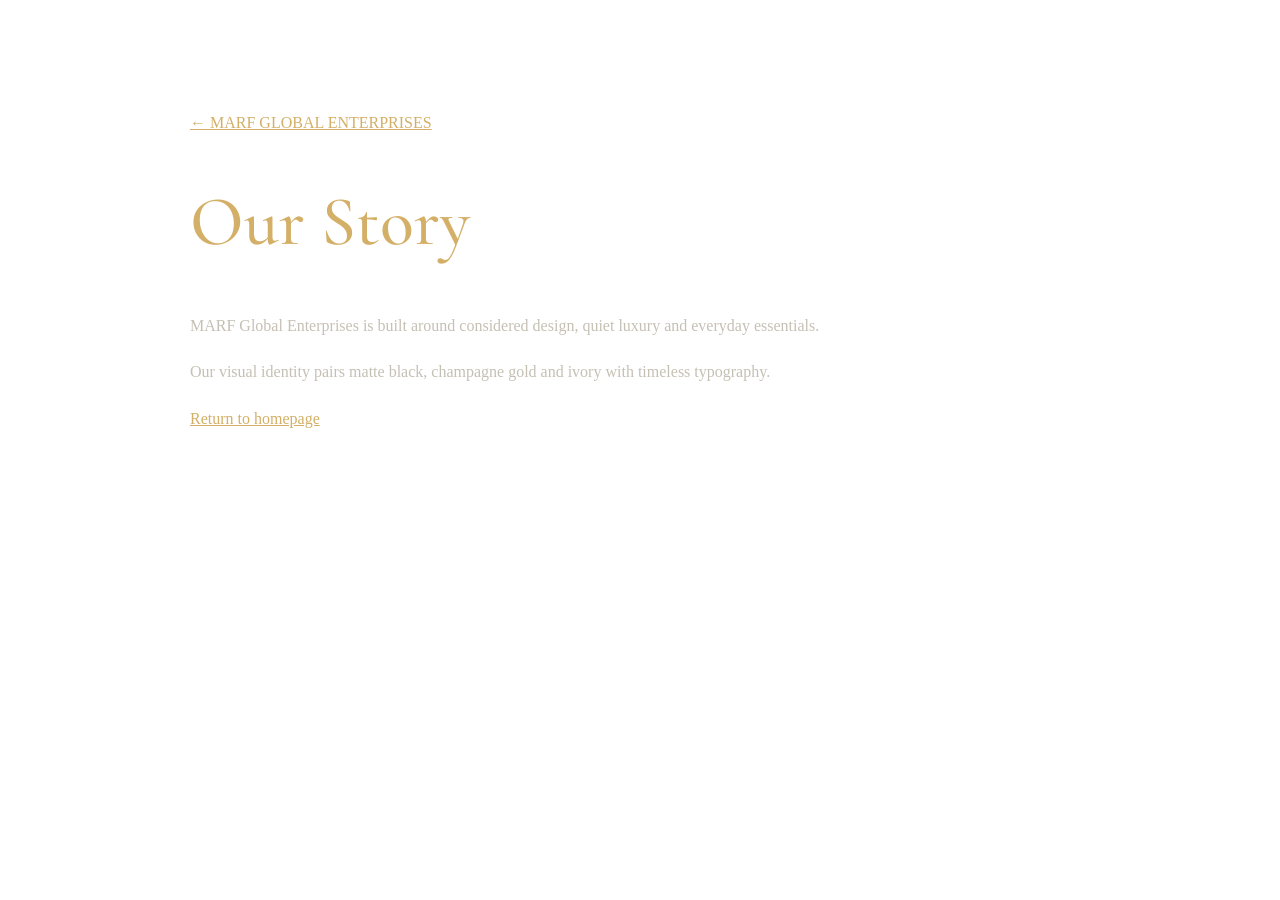
==== about.html @ aabce342 "Add Our Story page" ====
<!doctype html><html lang="en"><head><meta charset="utf-8"><meta name="viewport" content="width=device-width,initial-scale=1"><title>Our Story | MARF Global Enterprises</title><link rel="preconnect" href="https://fonts.googleapis.com"><link href="https://fonts.googleapis.com/css2?family=Cormorant+Garamond:wght@400;500;600&family=Manrope:wght@400;500;600&display=swap" rel="stylesheet"><link rel="stylesheet" href="https://raw.githubusercontent.com/Mureedabbas1/Marf_Global_enterprise/main/styles.css"><link rel="stylesheet" href="https://raw.githubusercontent.com/Mureedabbas1/Marf_Global_enterprise/main/luxury.css"><style>main{max-width:900px;margin:90px auto;padding:24px;color:#f2eee5}h1{font:500 clamp(40px,7vw,70px) 'Cormorant Garamond',serif;color:#d4af67}p{line-height:1.9;color:#c6c0b4}a{color:#d4af67}</style></head><body><main><a href="index.html">← MARF GLOBAL ENTERPRISES</a><h1>Our Story</h1><p>MARF Global Enterprises is built around considered design, quiet luxury and everyday essentials.</p><p>Our visual identity pairs matte black, champagne gold and ivory with timeless typography.</p><p><a href="index.html">Return to homepage</a></p></main></body></html>
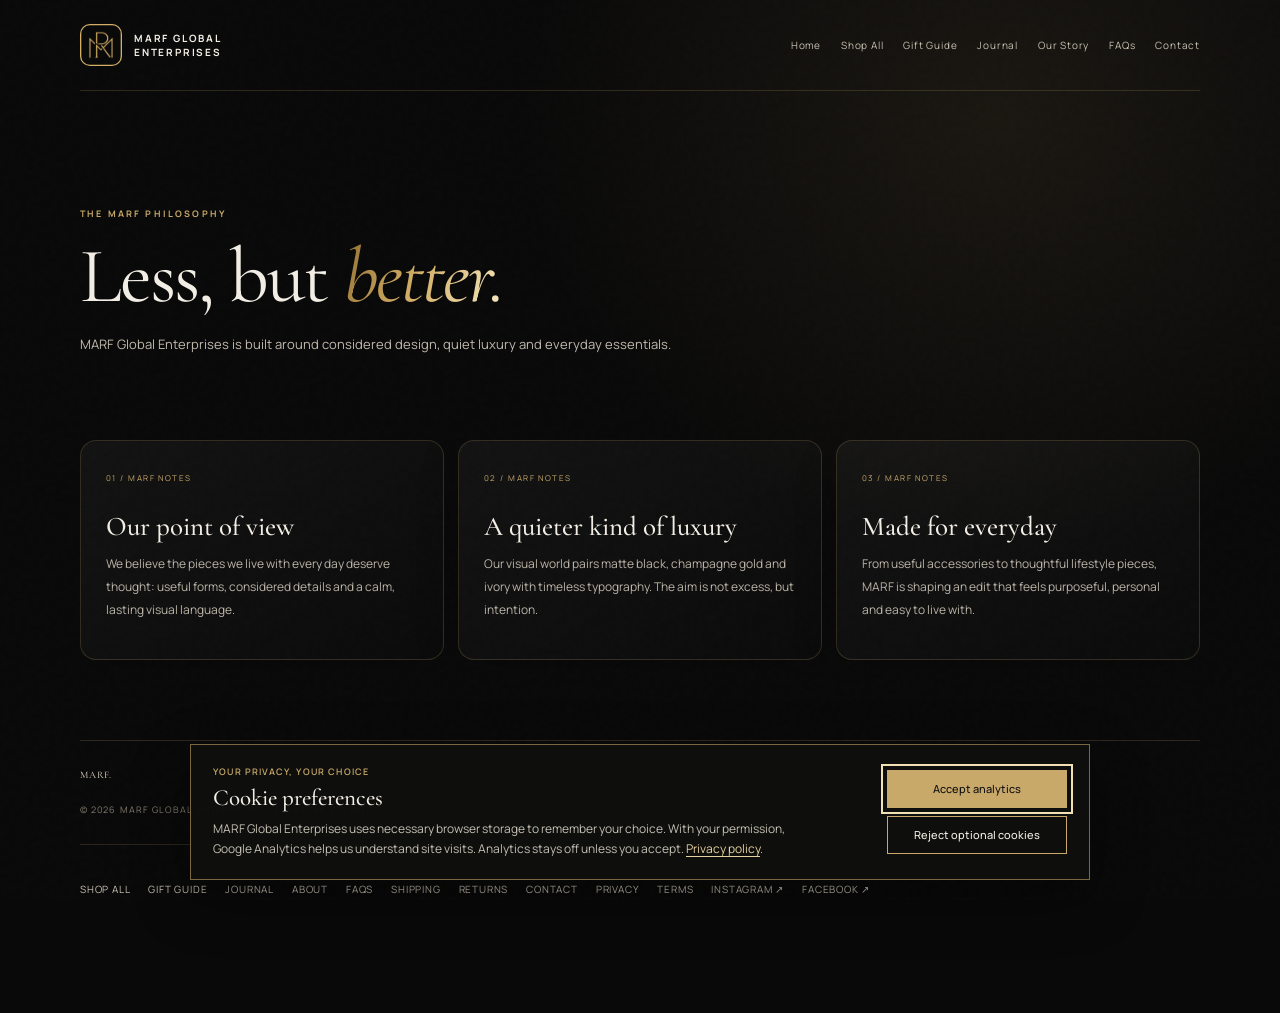
==== commit b4b8e16c: "Complete luxury theme for about.html" ====
--- a/about.html
+++ b/about.html
@@ -1 +1,38 @@
-<!doctype html><html lang="en"><head><meta charset="utf-8"><meta name="viewport" content="width=device-width,initial-scale=1"><title>Our Story | MARF Global Enterprises</title><link rel="preconnect" href="https://fonts.googleapis.com"><link href="https://fonts.googleapis.com/css2?family=Cormorant+Garamond:wght@400;500;600&family=Manrope:wght@400;500;600&display=swap" rel="stylesheet"><link rel="stylesheet" href="https://raw.githubusercontent.com/Mureedabbas1/Marf_Global_enterprise/main/styles.css"><link rel="stylesheet" href="https://raw.githubusercontent.com/Mureedabbas1/Marf_Global_enterprise/main/luxury.css"><style>main{max-width:900px;margin:90px auto;padding:24px;color:#f2eee5}h1{font:500 clamp(40px,7vw,70px) 'Cormorant Garamond',serif;color:#d4af67}p{line-height:1.9;color:#c6c0b4}a{color:#d4af67}</style></head><body><main><a href="index.html">← MARF GLOBAL ENTERPRISES</a><h1>Our Story</h1><p>MARF Global Enterprises is built around considered design, quiet luxury and everyday essentials.</p><p>Our visual identity pairs matte black, champagne gold and ivory with timeless typography.</p><p><a href="index.html">Return to homepage</a></p></main></body></html>+<!doctype html>
+<html lang="en"><head><meta charset="utf-8"><meta name="viewport" content="width=device-width,initial-scale=1"><meta name="theme-color" content="#090909"><meta name="description" content="MARF Global Enterprises is built around considered design, quiet luxury and everyday essentials."><title>Our Story | MARF Global Enterprises</title>
+<link rel="preconnect" href="https://fonts.googleapis.com"><link rel="preconnect" href="https://fonts.gstatic.com" crossorigin><link href="https://fonts.googleapis.com/css2?family=Cormorant+Garamond:ital,wght@0,300;0,400;0,500;0,600;1,300;1,400;1,500&family=Manrope:wght@300;400;500;600;700&display=swap" rel="stylesheet">
+<link rel="stylesheet" href="styles.css?v=20261105-global-theme"><link rel="stylesheet" href="luxury.css?v=20261105-global-theme"><link rel="stylesheet" href="cookie-consent.css?v=20261105-global-theme"><link rel="icon" type="image/svg+xml" href="favicon.svg"><script src="cookie-consent.js?v=20261105-global-theme" defer></script>
+<style>
+:root{--page-gold:#c9a96a;--page-ivory:#f2eee5;--page-muted:#aaa397;--page-line:rgba(201,169,106,.2)}
+body{min-height:100vh;background:radial-gradient(ellipse at 78% 12%,rgba(201,169,106,.09),transparent 34%),#090909;color:var(--page-ivory);font-family:Manrope,Arial,sans-serif}
+.page-shell{width:min(1120px,calc(100% - 48px));margin:0 auto;padding:0 0 70px}
+.page-top{display:flex;align-items:center;justify-content:space-between;gap:20px;padding:24px 0;border-bottom:1px solid var(--page-line)}
+.page-brand{display:flex;align-items:center;gap:12px;color:var(--page-ivory);text-decoration:none;font-size:10px;font-weight:700;letter-spacing:.18em}
+.page-brand img{width:42px;height:42px;object-fit:contain}
+.page-nav{display:flex;flex-wrap:wrap;justify-content:flex-end;gap:8px 20px}
+.page-nav a,.page-footer a{color:#c9c1b2;text-decoration:none;font-size:10px;letter-spacing:.08em;transition:color .2s}
+.page-nav a:hover,.page-footer a:hover{color:#e6d3a2}
+.page-hero{padding:clamp(58px,10vw,116px) 0 48px;max-width:850px}
+.page-eyebrow{color:var(--page-gold);font-size:9px;font-weight:700;letter-spacing:.24em;text-transform:uppercase}
+.page-hero h1{margin:18px 0 18px;font:400 clamp(42px,7vw,78px)/.98 "Cormorant Garamond",Georgia,serif;letter-spacing:-.025em}
+.page-hero h1 em{color:#d9bc80;font-weight:400}
+.page-intro{max-width:620px;color:#c1baae;font-size:13px;line-height:1.9}
+.editorial-grid{display:grid;grid-template-columns:repeat(3,minmax(0,1fr));gap:14px;margin:22px 0}
+.editorial-card{min-height:210px;padding:25px;border:1px solid var(--page-line);border-radius:16px;background:linear-gradient(145deg,rgba(255,255,255,.045),rgba(255,255,255,.012));box-shadow:0 18px 45px rgba(0,0,0,.16)}
+.card-index{color:var(--page-gold);font-size:8px;letter-spacing:.18em}
+.editorial-card h2{margin:28px 0 12px;font:500 27px/1.05 "Cormorant Garamond",Georgia,serif}
+.editorial-card p,.faq-item p{color:#bcb5a9;font-size:12px;line-height:1.9}
+.faq-list{max-width:850px;margin:24px 0}
+.faq-item{margin:10px 0;border:1px solid var(--page-line);border-radius:12px;background:rgba(255,255,255,.025);overflow:hidden}
+.faq-item summary{padding:20px 22px;cursor:pointer;color:#f2eee5;font:500 21px "Cormorant Garamond",Georgia,serif;list-style:none}
+.faq-item summary::-webkit-details-marker{display:none}.faq-item summary:after{content:"+";float:right;color:var(--page-gold);font:400 20px Manrope}
+.faq-item[open] summary:after{content:"−"}.faq-item p{padding:0 22px 18px;margin:0}
+.page-cta{padding:32px 0 12px}.gold-button{display:inline-flex;align-items:center;gap:18px;padding:14px 20px;border-radius:999px;background:linear-gradient(115deg,#c9a96a,#f0d99f,#c9a96a);color:#100e09;text-decoration:none;font-size:10px;font-weight:800;letter-spacing:.08em;text-transform:uppercase;box-shadow:0 8px 26px rgba(201,169,106,.17)}
+.page-footer{margin-top:80px;padding:28px 0;border-top:1px solid var(--page-line);display:flex;align-items:center;justify-content:space-between;gap:22px;flex-wrap:wrap}
+.footer-brand{color:#e9dfcd;font:500 25px "Cormorant Garamond",Georgia,serif}.footer-links{display:flex;flex-wrap:wrap;gap:12px 18px}
+.footer-note{width:100%;color:#817b70;font-size:9px;letter-spacing:.12em}
+@media(max-width:760px){.page-shell{width:min(100% - 30px,600px)}.page-top{align-items:flex-start;flex-direction:column}.page-nav{justify-content:flex-start;gap:12px 16px}.editorial-grid{grid-template-columns:1fr}.editorial-card{min-height:0}.editorial-card h2{margin-top:18px}.page-footer{margin-top:52px}}
+@media(prefers-reduced-motion:reduce){*{scroll-behavior:auto!important;transition:none!important}}
+</style></head><body><div class="page-shell"><header class="page-top"><a class="page-brand" href="index.html"><img src="favicon.svg" alt=""><span>MARF GLOBAL<br>ENTERPRISES</span></a><nav class="page-nav" aria-label="Main navigation"><a href="index.html">Home</a><a href="products.html">Shop All</a><a href="gift-guide.html">Gift Guide</a><a href="blog.html">Journal</a><a href="about.html">Our Story</a><a href="faq.html">FAQs</a><a href="contact.html">Contact</a></nav></header>
+<main><section class="page-hero"><p class="page-eyebrow">THE MARF PHILOSOPHY</p><h1>Less, but <em>better.</em></h1><p class="page-intro">MARF Global Enterprises is built around considered design, quiet luxury and everyday essentials.</p></section><div class="editorial-grid"><article class="editorial-card"><span class="card-index">01 / MARF NOTES</span><h2>Our point of view</h2><p>We believe the pieces we live with every day deserve thought: useful forms, considered details and a calm, lasting visual language.</p></article><article class="editorial-card"><span class="card-index">02 / MARF NOTES</span><h2>A quieter kind of luxury</h2><p>Our visual world pairs matte black, champagne gold and ivory with timeless typography. The aim is not excess, but intention.</p></article><article class="editorial-card"><span class="card-index">03 / MARF NOTES</span><h2>Made for everyday</h2><p>From useful accessories to thoughtful lifestyle pieces, MARF is shaping an edit that feels purposeful, personal and easy to live with.</p></article></div></main>
+<footer class="page-footer"><a class="footer-brand" href="index.html">MARF.</a><div class="footer-links"><a href="products.html">Shop All</a><a href="gift-guide.html">Gift Guide</a><a href="blog.html">Journal</a><a href="about.html">About</a><a href="faq.html">FAQs</a><a href="shipping.html">Shipping</a><a href="returns.html">Returns</a><a href="contact.html">Contact</a><a href="privacy-policy.html">Privacy</a><a href="terms.html">Terms</a><a href="https://www.instagram.com/marfglobal/" target="_blank" rel="noopener noreferrer">Instagram ↗</a><a href="https://www.facebook.com/marfglobal" target="_blank" rel="noopener noreferrer">Facebook ↗</a></div><div class="footer-note">© 2026 MARF GLOBAL ENTERPRISES · EVERYDAY, ELEVATED.</div></footer></div></body></html>
--- a/styles.css
+++ b/styles.css
@@ -0,0 +1,558 @@
+:root{--ink:#090909;--ink-soft:#11110f;--panel:#171714;--gold:#c9a96a;--gold-light:#e6d3a2;--ivory:#f2eee5;--muted:#9a978f;--line:rgba(220,202,160,.19);--serif:"Cormorant Garamond",Georgia,serif;--sans:"Manrope",Arial,sans-serif;--ease:cubic-bezier(.2,.75,.25,1)}*{box-sizing:border-box}html{scroll-behavior:smooth;scroll-padding-top:90px}body{margin:0;background:var(--ink);color:var(--ivory);font-family:var(--sans);font-size:14px;-webkit-font-smoothing:antialiased;overflow-x:hidden}body:after{content:"";position:fixed;inset:0;pointer-events:none;z-index:10;opacity:.035;background-image:url("data:image/svg+xml,%3Csvg viewBox='0 0 180 180' xmlns='http://www.w3.org/2000/svg'%3E%3Cfilter id='n'%3E%3CfeTurbulence type='fractalNoise' baseFrequency='.85' numOctaves='3' stitchTiles='stitch'/%3E%3C/filter%3E%3Crect width='100%25' height='100%25' filter='url(%23n)' opacity='.34'/%3E%3C/svg%3E")}a{color:inherit;text-decoration:none}button,input{font:inherit}button{color:inherit}.announcement{height:32px;padding:0 4.5%;display:flex;align-items:center;justify-content:space-between;background:#d3bc87;color:#17140e;font-size:9px;letter-spacing:.13em;font-weight:700}.announcement span:nth-child(2){font-weight:500;letter-spacing:.06em}.site-header{height:84px;padding:0 5%;display:flex;align-items:center;justify-content:space-between;border-bottom:1px solid var(--line);position:relative;z-index:20;background:rgba(9,9,9,.84);backdrop-filter:blur(20px)}.wordmark{font-family:var(--serif);font-weight:600;font-size:34px;letter-spacing:.09em;line-height:.7;display:flex;align-items:flex-start;position:relative}.wordmark>span{font:9px var(--sans);color:var(--gold);margin:0 0 0 3px}.wordmark small{font:8px var(--sans);letter-spacing:.33em;color:var(--gold);position:absolute;left:2px;top:28px}.main-nav{display:flex;gap:38px}.main-nav a,.footer-links a{font-size:11px;color:#c2bfb7;transition:color .25s}.main-nav a:hover,.footer-links a:hover{color:var(--gold-light)}.header-actions{display:flex;align-items:center;gap:24px}.icon-button,.cart-button,.menu-toggle{background:none;border:0;cursor:pointer}.icon-button{font-size:28px;line-height:1}.cart-button{font-size:11px;letter-spacing:.06em}.cart-button span{display:inline-grid;place-items:center;width:20px;height:20px;border:1px solid var(--gold);border-radius:50%;font-size:10px;margin-left:5px}.menu-toggle{display:none}.hero{min-height:660px;height:min(790px,calc(100svh - 116px));position:relative;display:grid;grid-template-columns:1fr 1fr;padding:55px 8.2% 72px;overflow:hidden;border-bottom:1px solid var(--line)}.hero-glow{position:absolute;width:580px;height:580px;right:5%;top:8%;background:radial-gradient(circle,rgba(179,142,75,.13),rgba(179,142,75,0) 68%);pointer-events:none;animation:breathe 8s ease-in-out infinite}.hero-grid{position:absolute;inset:0;opacity:.15;background-image:linear-gradient(rgba(201,169,106,.1) 1px,transparent 1px),linear-gradient(90deg,rgba(201,169,106,.1) 1px,transparent 1px);background-size:85px 85px;mask-image:linear-gradient(90deg,transparent,black 70%,transparent)}.hero-copy{align-self:center;position:relative;z-index:2;padding-bottom:35px}.eyebrow{font-size:9px;letter-spacing:.2em;color:var(--gold);font-weight:700;margin:0 0 25px;display:flex;align-items:center;gap:10px}.eyebrow-line{height:1px;width:28px;background:var(--gold)}h1,h2,h3,p{margin-top:0}h1,h2,h3{font-weight:400}h1{font-family:var(--serif);font-size:clamp(56px,6.3vw,93px);line-height:.9;letter-spacing:-.035em;margin:0 0 26px}h1 em,h2 em{font-weight:400;color:var(--gold-light)}.hero-description{max-width:365px;color:#aaa69d;font-size:12px;line-height:2.05;margin-bottom:30px}.hero-actions{display:flex;align-items:center;gap:28px;flex-wrap:wrap}.button{min-height:48px;padding:0 21px;display:inline-flex;align-items:center;justify-content:center;gap:23px;font-size:10px;letter-spacing:.04em;border:1px solid transparent;transition:transform .3s var(--ease),background .3s,border-color .3s;cursor:pointer}.button:hover{transform:translateY(-3px)}.button-gold{background:var(--gold);color:#17130b}.button-gold:hover{background:var(--gold-light)}.button-gold span{font-size:17px}.text-link{font-size:10px;color:#d4d0c6;display:inline-flex;align-items:center;gap:15px;border-bottom:1px solid rgba(201,169,106,.5);padding-bottom:8px}.text-link span{color:var(--gold);font-size:16px;transition:transform .25s}.text-link:hover span{transform:translateX(5px)}.hero-note{display:flex;align-items:center;gap:9px;color:#79766f;font-size:8px;letter-spacing:.13em;margin-top:65px}.note-dot{width:5px;height:5px;background:var(--gold);border-radius:50%;box-shadow:0 0 12px var(--gold)}.hero-art{position:relative;min-height:490px;display:flex;align-items:center;justify-content:center;perspective:1100px}.hero-image-wrap{position:relative;z-index:2;width:min(76%,390px);height:85%;max-height:570px;overflow:hidden;border-radius:190px 190px 5px 5px;border:1px solid rgba(222,195,137,.35);box-shadow:0 35px 100px rgba(0,0,0,.5);transform:rotateY(-7deg) rotateX(2deg);transition:transform 1s var(--ease)}.hero-art:hover .hero-image-wrap{transform:rotateY(0) rotateX(0) translateY(-6px)}.hero-image{width:100%;height:100%;object-fit:cover;filter:brightness(.77) saturate(.72);transition:transform 1.4s var(--ease),filter .8s}.hero-art:hover .hero-image{transform:scale(1.06);filter:brightness(.9) saturate(.85)}.orbit{position:absolute;z-index:1;border:1px solid rgba(201,169,106,.24);border-radius:50%;width:440px;height:440px;transform:rotate(-25deg) scaleY(.54)}.orbit-one{animation:orbit 24s linear infinite}.orbit-two{width:510px;height:510px;transform:rotate(40deg) scaleY(.54);border-style:dashed;opacity:.55;animation:orbit 40s linear infinite reverse}.floating-label{position:absolute;z-index:3;display:flex;flex-direction:column;gap:7px;font-size:8px;letter-spacing:.14em;color:#d7d0bd}.floating-label span+span{font-size:7px;color:#8e897e}.label-top{top:13%;right:0}.label-bottom{bottom:11%;left:0}.label-mark{font:52px var(--serif)!important;color:var(--gold)!important;line-height:1}.vertical-type{position:absolute;right:-2%;top:40%;writing-mode:vertical-rl;letter-spacing:.25em;color:#6d685e;font-size:8px}.hero-bottom{position:absolute;bottom:25px;left:8.2%;right:8.2%;display:flex;align-items:center;gap:15px;color:#77736a;font-size:8px;letter-spacing:.17em}.hero-bottom span:last-child{margin-left:auto}.scroll-line{height:1px;width:65px;background:linear-gradient(90deg,var(--gold),transparent)}.ticker{overflow:hidden;border-bottom:1px solid var(--line);background:#10100e}.ticker-track{height:67px;min-width:max-content;display:flex;align-items:center;justify-content:space-around;gap:48px;animation:marquee 32s linear infinite}.ticker-track span{font:italic 21px var(--serif);letter-spacing:.08em;color:#d0c8b7}.ticker-track i{font-style:normal;color:var(--gold);font-size:14px}.section{padding:115px 8.2%}.section-heading{display:flex;align-items:end;justify-content:space-between;gap:30px;margin-bottom:48px}.section-heading .eyebrow{margin-bottom:16px}.section-heading h2,.manifesto-copy h2,.newsletter h2{font-family:var(--serif);font-size:clamp(40px,4.5vw,62px);line-height:.98;letter-spacing:-.025em;margin:0}.section-intro{max-width:300px;font-size:11px;line-height:1.9;color:#98948a;margin:0 0 4px}.collection-grid{display:grid;grid-template-columns:1.2fr 1fr 1fr;gap:14px}.collection-card{height:440px;position:relative;overflow:hidden;background:#171612;display:block;isolation:isolate}.collection-large{height:500px}.collection-card img{position:absolute;inset:0;width:100%;height:100%;object-fit:cover;filter:brightness(.72) saturate(.68);transition:transform 1.1s var(--ease),filter .6s}.collection-card:hover img{transform:scale(1.065);filter:brightness(.9) saturate(.83)}.collection-overlay{position:absolute;inset:0;background:linear-gradient(180deg,rgba(0,0,0,.14),transparent 35%,rgba(0,0,0,.78));z-index:1}.collection-meta{position:absolute;z-index:2;top:20px;left:20px;right:20px;display:flex;justify-content:space-between;align-items:center;font-size:8px;letter-spacing:.12em;color:#e4ddce}.round-arrow{width:31px;height:31px;display:grid;place-items:center;border:1px solid rgba(255,255,255,.45);border-radius:50%;transition:background .25s,color .25s}.collection-card:hover .round-arrow{background:var(--gold);color:#111;border-color:var(--gold)}.collection-title{position:absolute;z-index:2;bottom:25px;left:24px}.collection-title h3{font:clamp(31px,3vw,43px)/.9 var(--serif);margin:0 0 16px}.collection-title>span{font-size:8px;letter-spacing:.15em;color:var(--gold-light)}.featured-section{padding:105px 8.2% 115px;background:#10100e;border-top:1px solid var(--line);border-bottom:1px solid var(--line)}.filter-row{display:flex;gap:25px;align-items:center;border-bottom:1px solid var(--line);margin-bottom:27px;overflow-x:auto}.filter{background:none;border:0;border-bottom:1px solid transparent;padding:0 0 14px;color:#89857b;white-space:nowrap;font-size:10px;cursor:pointer}.filter.active{color:var(--gold-light);border-color:var(--gold)}.filter span{font-size:8px;color:var(--gold);margin-left:5px}.product-grid{display:grid;grid-template-columns:repeat(4,minmax(0,1fr));gap:16px}.product-card{min-width:0}.product-image{height:clamp(220px,27vw,360px);position:relative;overflow:hidden;background:#1b1a16}.product-image>img{width:100%;height:100%;object-fit:cover;filter:brightness(.83) saturate(.75);transition:transform .8s var(--ease),filter .5s}.product-card:hover .product-image>img{transform:scale(1.055);filter:brightness(.96) saturate(.9)}.product-tag{position:absolute;z-index:2;top:14px;left:14px;background:rgba(12,12,10,.7);border:1px solid rgba(201,169,106,.32);backdrop-filter:blur(10px);padding:7px 9px;font-size:7px;letter-spacing:.1em;color:#e5d4ac}.product-index{position:absolute;bottom:12px;right:13px;font:18px var(--serif);color:rgba(255,255,255,.7)}.quick-add{position:absolute;z-index:3;left:10px;right:10px;bottom:10px;height:40px;border:1px solid rgba(255,255,255,.32);background:rgba(9,9,9,.76);backdrop-filter:blur(15px);font-size:9px;letter-spacing:.08em;cursor:pointer;opacity:0;transform:translateY(8px);transition:all .3s}.product-card:hover .quick-add,.quick-add:focus{opacity:1;transform:translateY(0)}.product-info{padding:15px 1px;display:flex;justify-content:space-between;gap:10px}.product-info h3{font:21px var(--serif);margin:0 0 5px}.product-info p{font-size:9px;color:#88847b;margin:0}.price{font-size:9px;color:var(--gold-light);text-align:right;padding-top:5px;white-space:nowrap}.prototype-note{display:flex;justify-content:center;align-items:center;gap:10px;margin:32px 0 0;color:#89847a;font-size:8px;letter-spacing:.1em;text-align:center}.prototype-note span{color:var(--gold)}.manifesto{padding:100px 8.2%;display:grid;grid-template-columns:1.05fr .95fr;gap:10%;align-items:center}.manifesto-image{height:510px;position:relative;overflow:hidden}.manifesto-image img{width:100%;height:100%;object-fit:cover;filter:brightness(.75) saturate(.6)}.image-caption{position:absolute;bottom:0;left:0;right:0;padding:16px;background:linear-gradient(transparent,rgba(0,0,0,.8));display:flex;justify-content:space-between;font-size:8px;letter-spacing:.15em}.image-caption span{color:var(--gold-light)}.manifesto-copy{position:relative;padding:20px 0}.manifesto-copy h2{font-size:clamp(48px,5.4vw,74px);margin-bottom:25px}.manifesto-copy>p:not(.eyebrow){font-size:12px;line-height:2.1;color:#a19c91;max-width:390px;margin-bottom:30px}.manifesto-stamp{font:100px var(--serif);color:rgba(201,169,106,.13);position:absolute;bottom:-110px;right:8%;transform:rotate(-12deg)}.manifesto-stamp span{color:var(--gold)}.newsletter{border-top:1px solid var(--line);border-bottom:1px solid var(--line);padding:65px 8.2%;display:flex;align-items:center;justify-content:space-between;gap:30px;background:radial-gradient(ellipse at 15% 50%,rgba(201,169,106,.08),transparent 48%),#11110f}.newsletter .eyebrow{margin-bottom:13px}.newsletter h2{font-size:clamp(36px,4vw,52px);margin-bottom:12px}.newsletter-copy>p:last-child{font-size:11px;color:#9a958b;margin:0}.button-outline{border-color:rgba(201,169,106,.55);color:var(--gold-light);background:transparent;white-space:nowrap}.button-outline:hover{background:rgba(201,169,106,.1)}.site-footer{min-height:155px;padding:40px 8.2%;display:grid;grid-template-columns:1fr 1fr 1fr;align-items:center;gap:22px}.footer-mark{font-size:28px;width:max-content}.footer-mark small{top:24px}.site-footer>p{color:#88847a;font:italic 17px var(--serif);margin:0;text-align:center}.footer-links{display:flex;justify-content:flex-end;gap:22px}.footer-links a{font-size:9px}.copyright{grid-column:1/-1;text-align:center;color:#6f6b62;font-size:8px;letter-spacing:.13em;padding-top:18px;border-top:1px solid rgba(201,169,106,.12)}.cart-drawer{position:fixed;inset:0;z-index:100;visibility:hidden;transition:visibility .35s}.cart-drawer.open{visibility:visible}.drawer-backdrop{position:absolute;inset:0;background:rgba(0,0,0,.65);backdrop-filter:blur(3px);opacity:0;transition:opacity .35s}.cart-drawer.open .drawer-backdrop{opacity:1}.drawer-panel{position:absolute;right:0;top:0;height:100%;width:min(440px,100%);background:#11110f;border-left:1px solid var(--line);padding:26px;display:flex;flex-direction:column;transform:translateX(100%);transition:transform .4s var(--ease)}.cart-drawer.open .drawer-panel{transform:translateX(0)}.drawer-heading{display:flex;align-items:center;justify-content:space-between;border-bottom:1px solid var(--line);padding-bottom:20px}.drawer-heading h2{font:32px var(--serif);margin:0}.drawer-heading em{font-size:18px;color:var(--gold)}.drawer-heading button,#search-close{border:0;background:none;font-size:27px;cursor:pointer}.cart-items{flex:1;overflow:auto;padding:22px 0}.empty-cart{color:#928d82;font-size:12px;line-height:1.8}.cart-item{display:flex;justify-content:space-between;gap:20px;padding:14px 0;border-bottom:1px solid var(--line);font:20px var(--serif)}.cart-item button{background:none;border:0;color:var(--gold);cursor:pointer;font:10px var(--sans)}.drawer-footer{border-top:1px solid var(--line);padding-top:20px}.drawer-footer p{font-size:10px;color:#9b968b;line-height:1.8}.drawer-footer .button{width:100%}.button:disabled{opacity:.5;cursor:not-allowed;transform:none}.search-panel{position:fixed;z-index:90;top:0;left:0;right:0;background:rgba(12,12,10,.97);padding:35px 8%;border-bottom:1px solid var(--line);transform:translateY(-110%);transition:transform .35s var(--ease)}.search-panel.open{transform:translateY(0)}.search-panel form{display:flex;gap:15px;align-items:center}.search-panel input{flex:1;background:transparent;border:0;border-bottom:1px solid var(--line);padding:15px 0;color:var(--ivory);outline:none;font:25px var(--serif)}.search-panel form>button[type=submit]{background:var(--gold);color:#111;border:0;padding:14px 20px;cursor:pointer}.toast{position:fixed;z-index:120;bottom:25px;left:50%;transform:translate(-50%,20px);background:#e0cfaa;color:#16130d;padding:13px 20px;font-size:10px;letter-spacing:.04em;opacity:0;pointer-events:none;transition:all .3s}.toast.show{opacity:1;transform:translate(-50%,0)}.reveal{opacity:0;transform:translateY(24px);transition:opacity .8s var(--ease),transform .8s var(--ease)}.reveal.visible{opacity:1;transform:translateY(0)}@keyframes breathe{0%,100%{transform:scale(.92);opacity:.65}50%{transform:scale(1.08);opacity:1}}@keyframes orbit{to{rotate:360deg}}@keyframes marquee{to{transform:translateX(-25%)}}@media(min-width:1500px){.hero{padding-left:12%;padding-right:12%}.section,.featured-section,.manifesto,.newsletter{padding-left:12%;padding-right:12%}}@media(max-width:900px){.main-nav{gap:18px}.hero{padding-left:6%;padding-right:6%;grid-template-columns:1fr 1fr;min-height:600px}.hero-art{min-height:430px}.hero-image-wrap{width:80%;height:78%}.orbit{width:340px;height:340px}.orbit-two{width:390px;height:390px}.floating-label{font-size:7px}.section,.featured-section,.manifesto,.newsletter{padding-left:6%;padding-right:6%}.collection-card,.collection-large{height:390px}.collection-title{left:17px;bottom:20px}.collection-meta{left:15px;right:15px}.product-grid{grid-template-columns:repeat(2,minmax(0,1fr));gap:24px 14px}.product-image{height:clamp(270px,45vw,410px)}.quick-add{opacity:1;transform:none}.manifesto{gap:6%}.manifesto-image{height:430px}}@media(max-width:620px){.announcement{height:29px;padding:0 4%;font-size:7px}.announcement span:nth-child(2){display:none}.announcement span:last-child{margin-left:auto}.site-header{height:72px;padding:0 5%}.wordmark{font-size:29px}.wordmark small{top:24px;font-size:7px}.main-nav{display:none;position:absolute;top:71px;left:0;right:0;padding:25px;background:#10100e;border-bottom:1px solid var(--line);flex-direction:column;gap:20px}.main-nav.open{display:flex}.header-actions{gap:15px}.icon-button{font-size:24px}.cart-button{font-size:10px}.menu-toggle{display:block;font-size:19px}.hero{height:auto;min-height:0;grid-template-columns:1fr;padding:66px 6% 60px}.hero-copy{padding:0}.hero h1{font-size:clamp(58px,15vw,82px)}.hero-description{max-width:330px;font-size:11px}.hero-note{margin-top:35px;font-size:7px}.hero-art{min-height:420px;margin-top:20px}.hero-image-wrap{width:69%;height:350px;max-height:none}.orbit{width:330px;height:330px}.orbit-two{width:380px;height:380px}.floating-label.label-top{right:2%;top:10%}.floating-label.label-bottom{left:1%;bottom:7%}.vertical-type{right:0}.hero-bottom{left:6%;right:6%;bottom:20px}.ticker-track{height:55px;gap:25px}.ticker-track span{font-size:17px}.section,.featured-section{padding:75px 6%}.section-heading{align-items:flex-start;flex-direction:column;gap:17px;margin-bottom:30px}.section-heading h2{font-size:47px}.section-intro{max-width:340px}.collection-grid{grid-template-columns:1fr 1fr;gap:9px}.collection-card,.collection-large{height:310px}.collection-large{grid-column:1/-1;height:390px}.collection-title h3{font-size:33px}.collection-title>span{font-size:7px}.collection-meta{font-size:7px}.round-arrow{width:27px;height:27px}.filter-row{gap:20px}.product-grid{gap:22px 10px}.product-image{height:clamp(200px,61vw,340px)}.product-tag{top:8px;left:8px;padding:6px;font-size:6px}.product-info{flex-direction:column;gap:5px;padding:11px 0}.product-info h3{font-size:20px}.price{text-align:left;padding:0}.product-info p{font-size:8px}.quick-add{left:6px;right:6px;bottom:6px;height:35px;font-size:8px}.prototype-note{font-size:7px;line-height:1.8}.manifesto{padding:75px 6%;grid-template-columns:1fr;gap:40px}.manifesto-image{height:390px}.manifesto-copy h2{font-size:62px}.manifesto-stamp{bottom:-60px;font-size:80px}.newsletter{padding:52px 6%;align-items:flex-start;flex-direction:column}.newsletter h2{font-size:44px}.site-footer{padding:35px 6%;grid-template-columns:1fr 1fr;gap:30px 10px}.site-footer>p{display:none}.footer-links{grid-column:1/-1;justify-content:flex-start;flex-wrap:wrap}.copyright{font-size:7px;line-height:1.8}.search-panel{padding:22px 5%}.search-panel input{font-size:19px;min-width:0}.search-panel form>button[type=submit]{padding:12px;font-size:10px}.drawer-panel{padding:22px}.reveal{transform:translateY(16px)}}@media(prefers-reduced-motion:reduce){*,*::before,*::after{scroll-behavior:auto!important;animation-duration:.01ms!important;animation-iteration-count:1!important;transition-duration:.01ms!important}.reveal{opacity:1;transform:none}}
+/* MARF live Pakistan date and time */
+.marf-timebar{position:relative;z-index:5;display:flex;align-items:center;justify-content:flex-end;gap:13px;min-height:48px;padding:9px 5%;background:linear-gradient(100deg,rgba(201,169,106,.075),rgba(17,17,15,.96) 45%);border-bottom:1px solid var(--line);font-variant-numeric:tabular-nums}
+.marf-timebar-label{display:flex;align-items:center;gap:8px;margin-right:auto;color:var(--gold);font-size:8px;letter-spacing:.15em;font-weight:700}
+.marf-clock-dot{width:6px;height:6px;border-radius:50%;background:var(--gold-light);box-shadow:0 0 10px rgba(230,211,162,.6)}
+.marf-live-clock{font:500 19px var(--serif);letter-spacing:.06em;color:var(--ivory);white-space:nowrap}
+.marf-live-date{font-size:10px;color:#c6c0b2;white-space:nowrap}
+.marf-timezone{font-size:8px;letter-spacing:.1em;color:var(--gold-light);border-left:1px solid var(--line);padding-left:12px;white-space:nowrap}
+@media(max-width:620px){.marf-timebar{gap:8px;min-height:42px;padding:8px 5%}.marf-timebar-label{font-size:7px;letter-spacing:.08em;gap:5px}.marf-live-clock{font-size:17px}.marf-live-date{font-size:9px}.marf-timezone{font-size:7px;padding-left:8px}}
+@media(max-width:390px){.marf-timebar{flex-wrap:wrap;justify-content:space-between}.marf-timebar-label{width:100%;margin-bottom:1px}.marf-live-date{margin-left:auto}}
+
+/* Full MARF Global Enterprises category directory */
+.shop-categories-section{padding-top:88px;padding-bottom:88px;border-bottom:1px solid var(--line);background:radial-gradient(ellipse at 50% 0%,rgba(201,169,106,.055),transparent 55%),var(--ink)}
+.shop-category-grid{display:grid;grid-template-columns:repeat(4,minmax(0,1fr));gap:12px}
+.shop-category-card{position:relative;min-height:155px;padding:18px 17px 16px;display:flex;flex-direction:column;align-items:flex-start;gap:8px;background:linear-gradient(145deg,rgba(255,255,255,.045),rgba(255,255,255,.012));border:1px solid var(--line);transition:transform .3s var(--ease),border-color .3s,background .3s;overflow:hidden}
+.shop-category-card:hover,.shop-category-card:focus-visible{transform:translateY(-4px);border-color:rgba(201,169,106,.62);background:linear-gradient(145deg,rgba(201,169,106,.1),rgba(255,255,255,.02));outline:none}
+.shop-category-number{font-size:8px;letter-spacing:.15em;color:var(--gold)}
+.shop-category-icon{position:absolute;right:17px;top:13px;font:27px var(--serif);color:rgba(201,169,106,.8)}
+.shop-category-name{max-width:85%;margin-top:8px;font:21px/1.05 var(--serif);color:var(--ivory)}
+.shop-category-urdu{font-size:10px;color:#aaa397;line-height:1.6}
+.shop-category-arrow{position:absolute;right:15px;bottom:14px;font-size:13px;color:var(--gold);transition:transform .25s}
+.shop-category-card:hover .shop-category-arrow{transform:translate(2px,-2px)}
+@media(max-width:900px){.shop-category-grid{grid-template-columns:repeat(3,minmax(0,1fr))}.shop-category-card{min-height:145px}}
+@media(max-width:620px){.shop-categories-section{padding-top:65px;padding-bottom:65px}.shop-category-grid{grid-template-columns:repeat(2,minmax(0,1fr));gap:9px}.shop-category-card{padding:14px 12px;min-height:140px}.shop-category-name{font-size:19px}.shop-category-urdu{font-size:9px}.shop-category-icon{right:12px;top:10px;font-size:23px}}
+
+/* Clock icon beside live time */
+.marf-time-display{display:inline-flex;align-items:center;gap:8px;white-space:nowrap}
+.marf-clock-icon{display:block;width:19px;height:19px;flex:0 0 19px;fill:none;stroke:var(--gold);stroke-width:1.5;stroke-linecap:round;stroke-linejoin:round;filter:drop-shadow(0 0 4px rgba(201,169,106,.2))}
+@media(max-width:620px){.marf-time-display{gap:6px}.marf-clock-icon{width:17px;height:17px;flex-basis:17px}}
+
+/* Search suggestions for all MARF categories */
+.search-results{max-height:min(55vh,440px);overflow:auto;margin-top:15px;border-top:1px solid var(--line)}
+.search-results[hidden]{display:none}
+.search-results-heading{margin:15px 0 8px;color:var(--gold);font-size:8px;font-weight:700;letter-spacing:.18em}
+.search-result-item{position:relative;width:100%;display:flex;flex-direction:column;align-items:flex-start;gap:4px;padding:12px 42px 12px 12px;border:0;border-bottom:1px solid rgba(201,169,106,.12);background:transparent;text-align:left;cursor:pointer;color:var(--ivory)}
+.search-result-item:hover,.search-result-item:focus-visible{background:rgba(201,169,106,.09);outline:none}
+.search-result-item>span:first-child{font:20px var(--serif)}
+.search-result-item small{font:10px var(--sans);color:#aaa397}
+.search-result-arrow{position:absolute;right:14px;top:50%;transform:translateY(-50%);color:var(--gold)}
+.search-category-highlight{outline:1px solid var(--gold)!important;outline-offset:3px;box-shadow:0 0 28px rgba(201,169,106,.18)}
+
+.search-result-item[hidden]{display:none!important}
+
+
+/* Mobile usability refinement — MARF Global Enterprises */
+img,svg{max-width:100%}
+html,body{width:100%;max-width:100%;overflow-x:clip}
+button,a,input{touch-action:manipulation}
+button,a{ -webkit-tap-highlight-color:transparent }
+:focus-visible{outline:2px solid var(--gold-light);outline-offset:3px}
+.site-header{gap:12px}
+.main-nav a,.footer-links a{min-height:36px;display:inline-flex;align-items:center}
+.menu-toggle,.icon-button,.cart-button{min-height:44px;min-width:44px;display:inline-flex;align-items:center;justify-content:center}
+@media(max-width:620px){
+  .site-header{height:68px;padding-inline:16px;gap:8px}
+  .wordmark{font-size:27px;flex:0 0 auto}
+  .wordmark small{top:23px;letter-spacing:.25em}
+  .header-actions{gap:4px;flex:0 0 auto}
+  .icon-button{font-size:25px}
+  .cart-button{padding:0 4px;white-space:nowrap}
+  .menu-toggle{padding:0;width:44px}
+  .main-nav{top:67px;z-index:30;padding:12px 18px 18px;gap:0;box-shadow:0 18px 28px rgba(0,0,0,.32)}
+  .main-nav a{width:100%;min-height:48px;padding:12px 2px;border-bottom:1px solid var(--line);font-size:13px}
+  .marf-timebar{display:grid;grid-template-columns:minmax(0,1fr) auto;gap:6px 10px;padding:10px 16px}
+  .marf-timebar-label{grid-column:1/-1;width:auto;margin:0;font-size:8px}
+  .marf-time-display{grid-column:1;grid-row:2}
+  .marf-live-clock{font-size:19px}
+  .marf-live-date{grid-column:2;grid-row:2;margin:0;text-align:right;font-size:10px}
+  .marf-timezone{grid-column:1/-1;border:0;border-top:1px solid var(--line);padding:6px 0 0;font-size:8px}
+  .hero{padding:46px 20px 55px;gap:0}
+  .hero .eyebrow{font-size:8px;letter-spacing:.13em;line-height:1.6;margin-bottom:19px}
+  .hero h1{font-size:clamp(48px,12.8vw,72px);line-height:.94;overflow-wrap:normal}
+  .hero-description{font-size:13px;line-height:1.8;max-width:34ch}
+  .hero-actions{gap:14px}
+  .hero-actions .button{min-height:48px;padding-inline:15px;gap:10px}
+  .hero-note{line-height:1.8;max-width:32ch}
+  .hero-art{min-height:0;height:clamp(300px,92vw,410px);margin-top:24px}
+  .hero-image-wrap{height:86%;width:min(72%,300px)}
+  .orbit{width:min(82vw,320px);height:min(82vw,320px)}
+  .orbit-two{width:min(94vw,360px);height:min(94vw,360px)}
+  .floating-label{max-width:38%;line-height:1.6;overflow-wrap:anywhere}
+  .vertical-type{right:0;font-size:7px}
+  .hero-bottom{bottom:16px;font-size:7px;gap:9px}
+  .scroll-line{width:34px}
+  .section,.featured-section,.manifesto,.newsletter{padding-left:20px;padding-right:20px}
+  .shop-categories-section{padding-top:58px;padding-bottom:58px}
+  .section-heading h2{font-size:clamp(38px,10vw,47px)}
+  .section-intro{font-size:12px;line-height:1.8}
+  .shop-category-grid{grid-template-columns:repeat(2,minmax(0,1fr));gap:8px}
+  .shop-category-card{min-width:0;min-height:138px;padding:14px 11px 15px}
+  .shop-category-name{font-size:clamp(16px,4.4vw,20px);line-height:1.08;overflow-wrap:anywhere}
+  .shop-category-urdu{max-width:100%;font-size:10px}
+  .shop-category-icon{right:9px;top:9px;font-size:21px}
+  .shop-category-arrow{right:10px;bottom:10px}
+  .collection-grid{grid-template-columns:repeat(2,minmax(0,1fr));gap:8px}
+  .collection-card,.collection-large{min-width:0;height:clamp(230px,66vw,310px)}
+  .collection-large{grid-column:1/-1;height:clamp(285px,82vw,360px)}
+  .collection-title{left:13px;right:10px;bottom:15px}
+  .collection-title h3{font-size:clamp(24px,6.8vw,33px);line-height:1}
+  .collection-meta{left:10px;right:10px;top:10px}
+  .round-arrow{flex:0 0 27px}
+  .featured-section{padding-top:58px;padding-bottom:60px}
+  .filter-row{gap:18px;scrollbar-width:thin;padding-top:2px}
+  .filter{min-height:40px;padding-bottom:10px}
+  .product-grid{grid-template-columns:repeat(2,minmax(0,1fr));gap:20px 10px}
+  .product-image{height:auto;aspect-ratio:3/4}
+  .product-info{min-width:0}
+  .product-info h3{font-size:clamp(17px,4.8vw,21px);line-height:1.1;overflow-wrap:anywhere}
+  .product-info p{font-size:10px;line-height:1.5}
+  .price{font-size:10px;white-space:normal;line-height:1.5}
+  .quick-add{min-height:38px;opacity:1;transform:none}
+  .manifesto{gap:28px;padding-top:60px;padding-bottom:60px}
+  .manifesto-image{height:auto;aspect-ratio:4/5}
+  .manifesto-copy h2{font-size:clamp(44px,12vw,60px)}
+  .manifesto-copy>p:not(.eyebrow){font-size:13px;line-height:1.9}
+  .newsletter{gap:20px;padding-top:44px;padding-bottom:44px}
+  .newsletter h2{font-size:clamp(34px,9vw,44px);line-height:1}
+  .newsletter-copy>p:last-child{font-size:12px;line-height:1.8}
+  .button-outline{white-space:normal}
+  .site-footer{padding:30px 20px;grid-template-columns:1fr;gap:22px}
+  .site-footer>p{display:block;text-align:left;font-size:16px}
+  .footer-links{grid-column:auto;gap:8px 14px;justify-content:flex-start}
+  .footer-links a{font-size:11px;min-height:40px}
+  .copyright{font-size:8px;line-height:1.8}
+  .search-panel{max-height:90dvh;overflow-y:auto;padding:18px 16px}
+  .search-panel form{gap:8px;flex-wrap:wrap}
+  .search-panel input{flex:1 1 100%;width:100%;font-size:18px;padding:12px 0}
+  .search-panel form>button[type=submit]{min-height:44px}
+  #search-close{min-height:44px;min-width:44px}
+  .search-results{max-height:55dvh}
+  .drawer-panel{width:100%;padding:20px 18px}
+  .drawer-heading button{min-width:44px;min-height:44px}
+  .toast{width:calc(100% - 32px);max-width:420px;text-align:center;line-height:1.5;bottom:14px}
+}
+@media(max-width:390px){
+  .announcement{font-size:7px;letter-spacing:.08em}
+  .site-header{padding-inline:12px}
+  .wordmark{font-size:24px}
+  .wordmark small{font-size:6px;top:21px}
+  .header-actions{gap:1px}
+  .cart-button{font-size:9px;min-width:40px}
+  .icon-button{min-width:38px}
+  .menu-toggle{min-width:40px;width:40px}
+  .hero{padding-inline:16px}
+  .hero h1{font-size:clamp(43px,12vw,52px)}
+  .hero-actions{align-items:flex-start;flex-direction:column}
+  .hero-actions .button{width:100%;justify-content:space-between}
+  .hero-art{height:300px}
+  .floating-label{font-size:7px}
+  .section,.featured-section,.manifesto,.newsletter{padding-left:16px;padding-right:16px}
+  .shop-category-card{min-height:132px;padding-inline:10px}
+  .shop-category-name{font-size:16px}
+  .collection-card,.collection-large{height:235px}
+  .collection-large{height:285px}
+  .collection-title h3{font-size:25px}
+  .product-grid{gap:18px 8px}
+}
+@media(max-width:340px){
+  .wordmark{font-size:22px}
+  .cart-button{font-size:8px}
+  .shop-category-grid{grid-template-columns:1fr}
+  .shop-category-card{min-height:112px}
+  .collection-grid{grid-template-columns:1fr}
+  .collection-large{grid-column:auto}
+  .collection-card,.collection-large{height:300px}
+  .product-grid{grid-template-columns:1fr}
+  .hero h1{font-size:43px}
+}
+
+
+/* MARF editorial refresh — cleaner hierarchy, calmer luxury, stronger mobile layout */
+:root{--ink:#0b0b0a;--ink-soft:#121210;--panel:#181713;--gold:#c5a56a;--gold-light:#e9d9b5;--ivory:#f7f3eb;--muted:#aaa397;--line:rgba(220,202,160,.16)}
+::selection{background:var(--gold);color:#111}
+a,button{-webkit-tap-highlight-color:transparent}
+button:focus-visible,a:focus-visible,input:focus-visible{outline:2px solid var(--gold-light);outline-offset:4px}
+.announcement{height:30px;background:#c8ad78;color:#17130c;padding-inline:5.5%;font-size:8px;letter-spacing:.17em}
+.site-header{height:78px;padding-inline:5.5%;background:rgba(11,11,10,.94)}
+.wordmark{font-size:37px;letter-spacing:.13em}
+.main-nav{gap:34px}
+.main-nav a{font-size:10px;letter-spacing:.04em}
+.header-actions{gap:20px}
+.marf-timebar{min-height:40px;background:#11110f;padding-inline:5.5%}
+.marf-live-clock{font-size:17px}
+.hero{min-height:620px;height:min(730px,calc(100svh - 108px));padding:52px 7.5% 62px;grid-template-columns:1.04fr .96fr;gap:3%;background:radial-gradient(ellipse at 78% 48%,rgba(185,149,87,.09),transparent 36%),#0b0b0a}
+.hero-grid{opacity:.055;background-size:110px 110px}
+.hero-glow{width:500px;height:500px;right:7%;top:12%;opacity:.65}
+.hero-copy{max-width:580px}
+.eyebrow{font-size:9px;letter-spacing:.22em;margin-bottom:28px}
+h1{font-size:clamp(60px,6.1vw,88px);line-height:.91;letter-spacing:-.045em}
+.hero-description{font-size:12px;max-width:350px;line-height:2.05;color:#b7b1a5}
+.button{min-height:50px;padding-inline:22px;font-size:10px}
+.button-gold{background:#c8ad78}
+.hero-note{margin-top:52px}
+.hero-art{min-height:450px}
+.hero-image-wrap{width:min(74%,400px);height:86%;max-height:540px;border-radius:180px 180px 3px 3px;box-shadow:0 25px 80px #0008;transform:none}
+.hero-image{filter:brightness(.87) saturate(.78)}
+.hero-art:hover .hero-image-wrap{transform:translateY(-4px)}
+.orbit{width:390px;height:390px;opacity:.55}
+.orbit-two{width:455px;height:455px;opacity:.27}
+.vertical-type{right:-1%;font-size:7px}
+.floating-label{font-size:7px;letter-spacing:.16em}
+.hero-bottom{bottom:21px}
+.ticker{background:#13120f}
+.ticker-track{height:57px;gap:42px}
+.ticker-track span{font-size:19px;color:#d9d0bf}
+.section,.featured-section{padding:94px 7.5%}
+.section-heading{margin-bottom:38px}
+.section-heading h2,.manifesto-copy h2{letter-spacing:-.035em}
+.section-intro{max-width:330px;font-size:11px}
+.collections-section{background:#0b0b0a}
+.collection-grid{grid-template-columns:repeat(3,minmax(0,1fr));gap:12px}
+.collection-card,.collection-large{height:405px}
+.collection-large{height:465px}
+.collection-card img{filter:brightness(.78) saturate(.72);transition:transform .8s var(--ease),filter .5s}
+.collection-overlay{background:linear-gradient(180deg,rgba(0,0,0,.05),transparent 30%,rgba(0,0,0,.76))}
+.collection-title{left:22px;bottom:24px}
+.collection-title h3{font-size:clamp(30px,3vw,42px)}
+.collection-meta{top:17px;left:18px;right:18px}
+.shop-categories-section{padding-top:80px;padding-bottom:82px;background:#11110f}
+.shop-category-grid{grid-template-columns:repeat(4,minmax(0,1fr));gap:10px}
+.shop-category-card{min-height:132px;padding:17px;background:linear-gradient(145deg,#1a1915,#121210);border-color:rgba(220,202,160,.13)}
+.shop-category-card:hover,.shop-category-card:focus-visible{transform:translateY(-3px);border-color:rgba(201,169,106,.6);background:#1e1b14}
+.shop-category-name{font-size:20px;line-height:1.08;max-width:88%}
+.shop-category-icon{right:14px;top:13px;font-size:23px;opacity:.8}
+.shop-category-urdu{font-size:10px;color:#c1b9a9}
+.featured-section{background:#0e0e0c}
+.filter-row{gap:24px;padding-top:2px}
+.filter{font-size:10px;padding-bottom:15px}
+.product-grid{gap:18px}
+.product-image{background:#1c1a15}
+.product-image>img{filter:brightness(.88) saturate(.78)}
+.product-tag{background:rgba(11,11,10,.82);font-size:7px;letter-spacing:.13em}
+.product-info h3{font-size:23px}
+.price{color:#e1c991}
+.quick-add{border-color:rgba(232,215,178,.45);background:rgba(11,11,10,.88)}
+.manifesto{padding:94px 7.5%;gap:8%}
+.manifesto-image{height:480px}
+.manifesto-copy>p:not(.eyebrow){color:#b3ada1}
+.manifesto-stamp{font-size:84px}
+.newsletter{padding:60px 7.5%;background:radial-gradient(ellipse at 15% 50%,rgba(201,169,106,.07),transparent 48%),#121210}
+.newsletter-copy>p:last-child{color:#b3ada1}
+.site-footer{padding:38px 7.5%}
+.footer-links{gap:18px}
+.cart-drawer .drawer-panel{background:#11110f}
+.search-panel{background:rgba(11,11,10,.98)}
+.search-panel input{font-size:24px}
+.toast{max-width:calc(100vw - 28px);text-align:center;line-height:1.5}
+@media(max-width:900px){
+ .hero{padding-inline:6%;gap:1%;min-height:570px}
+ .hero-image-wrap{width:78%}
+ .collection-card,.collection-large{height:360px}
+ .collection-large{height:410px}
+ .shop-category-grid{grid-template-columns:repeat(3,minmax(0,1fr))}
+ .section,.featured-section,.manifesto,.newsletter{padding-inline:6%}
+}
+@media(max-width:620px){
+ .announcement{height:28px;padding-inline:5%;font-size:7px;letter-spacing:.12em}
+ .site-header{height:68px;padding-inline:5%}
+ .wordmark{font-size:30px}
+ .header-actions{gap:13px}
+ .marf-timebar{min-height:40px;padding:7px 5%;gap:7px}
+ .marf-live-clock{font-size:16px}
+ .hero{height:auto;min-height:0;grid-template-columns:1fr;padding:53px 6% 55px;gap:0}
+ .hero-copy{padding:0}
+ .hero h1{font-size:clamp(58px,14vw,79px);margin-bottom:22px}
+ .hero-description{font-size:11px;line-height:1.9;max-width:320px}
+ .hero-actions{gap:18px}
+ .button{min-height:48px}
+ .hero-note{margin-top:30px;font-size:7px;letter-spacing:.1em}
+ .hero-art{min-height:365px;margin-top:20px}
+ .hero-image-wrap{width:67%;height:315px}
+ .orbit{width:300px;height:300px}
+ .orbit-two{width:345px;height:345px}
+ .floating-label.label-top{top:7%;right:0}
+ .floating-label.label-bottom{bottom:5%;left:0}
+ .vertical-type{right:-1%;font-size:6px}
+ .hero-bottom{bottom:17px;left:6%;right:6%;font-size:7px}
+ .ticker-track{height:48px;gap:23px}
+ .ticker-track span{font-size:16px}
+ .section,.featured-section{padding:66px 6%}
+ .section-heading{gap:14px;margin-bottom:25px}
+ .section-heading h2{font-size:clamp(39px,10vw,47px)}
+ .section-intro{font-size:11px;line-height:1.8}
+ .collection-grid{grid-template-columns:1fr 1fr;gap:9px}
+ .collection-card,.collection-large{height:285px}
+ .collection-large{grid-column:1/-1;height:350px}
+ .collection-title{left:14px;bottom:17px}
+ .collection-title h3{font-size:31px}
+ .collection-title>span{font-size:6px;letter-spacing:.11em}
+ .collection-meta{left:12px;right:12px;top:12px;font-size:6px}
+ .round-arrow{width:27px;height:27px}
+ .shop-categories-section{padding-top:65px;padding-bottom:65px}
+ .shop-category-grid{grid-template-columns:repeat(2,minmax(0,1fr));gap:8px}
+ .shop-category-card{min-height:120px;padding:14px 12px}
+ .shop-category-name{font-size:18px;max-width:91%;margin-top:6px}
+ .shop-category-icon{right:10px;top:9px;font-size:20px}
+ .shop-category-number{font-size:7px}
+ .shop-category-urdu{font-size:9px}
+ .filter-row{gap:19px;margin-right:-6%;padding-right:6%}
+ .product-grid{gap:22px 11px}
+ .product-image{height:clamp(220px,64vw,330px)}
+ .product-info{gap:6px;padding-top:12px}
+ .product-info h3{font-size:19px}
+ .price{font-size:8px;white-space:normal}
+ .quick-add{left:7px;right:7px;bottom:7px;height:37px;font-size:8px}
+ .manifesto{padding:66px 6%;grid-template-columns:1fr;gap:30px}
+ .manifesto-image{height:340px}
+ .manifesto-copy h2{font-size:clamp(49px,12vw,65px)}
+ .manifesto-stamp{font-size:70px;bottom:-72px;right:3%}
+ .newsletter{padding:48px 6%;align-items:flex-start;flex-direction:column;gap:22px}
+ .newsletter h2{font-size:42px}
+ .site-footer{padding:32px 6%;grid-template-columns:1fr 1fr;gap:20px}
+ .site-footer>p{grid-column:1/-1;grid-row:2;text-align:left}
+ .footer-links{grid-column:1/-1;justify-content:flex-start;flex-wrap:wrap;gap:15px}
+ .copyright{grid-column:1/-1}
+ .search-panel{padding:22px 6%}
+ .search-panel form{gap:8px}
+ .search-panel input{font-size:20px;min-width:0}
+ .search-panel form>button[type=submit]{padding:12px 13px}
+ .drawer-panel{padding:20px}
+}
+@media(max-width:390px){
+ .announcement span:first-child{font-size:6px}
+ .hero h1{font-size:56px}
+ .hero-art{min-height:330px}
+ .hero-image-wrap{height:285px}
+ .collection-card,.collection-large{height:260px}
+ .collection-large{height:320px}
+ .collection-title h3{font-size:28px}
+ .shop-category-card{min-height:115px}
+ .shop-category-name{font-size:16px}
+ .product-info h3{font-size:17px}
+ .site-footer{grid-template-columns:1fr}
+ .site-footer>p,.footer-links,.copyright{grid-column:1}
+}
+@media(prefers-reduced-motion:reduce){
+ *,*::before,*::after{scroll-behavior:auto!important;animation-duration:.01ms!important;animation-iteration-count:1!important;transition-duration:.01ms!important}
+}
+
+/* MARF Global Enterprises brand logo */
+.brand-logo-link{display:inline-flex;align-items:center;flex:0 0 auto;width:176px;max-width:34vw}.brand-logo{display:block;width:100%;height:auto;max-height:48px;object-fit:contain}.footer-brand-link{width:158px}.footer-brand-logo{max-height:42px}@media(max-width:760px){.brand-logo-link{width:142px;max-width:38vw}.brand-logo{max-height:40px}.footer-brand-link{width:148px}}
+
+.brand-logo-link{display:inline-flex;align-items:center;flex:0 0 auto;width:208px;max-width:36vw;min-width:0}.brand-logo-svg{display:block;width:100%;height:auto;max-height:58px;object-fit:contain;overflow:visible}.footer-brand-link{width:190px}.footer-brand-link .brand-logo-svg{max-height:52px}@media(max-width:760px){.brand-logo-link{width:164px;max-width:40vw}.brand-logo-svg{max-height:46px}.footer-brand-link{width:156px}}
+
+
+/* Header shopping bag icon */
+.cart-button{gap:7px}
+.bag-icon{width:18px;height:18px;flex:0 0 18px;fill:none;stroke:var(--gold-light);stroke-width:1.45;stroke-linecap:round;stroke-linejoin:round;transition:transform .25s ease}
+.cart-button:hover .bag-icon{transform:translateY(-2px)}
+.bag-label{display:inline}
+@media(max-width:390px){.cart-button{gap:4px}.bag-icon{width:16px;height:16px;flex-basis:16px}}
+
+
+/* WhatsApp COD enquiry form */
+.cod-request-form{display:grid;gap:.55rem;margin-top:1rem}
+.cod-request-form label{font-size:.72rem;letter-spacing:.08em;text-transform:uppercase;color:var(--ivory,#f4efe5)}
+.cod-request-form input,.cod-request-form textarea{width:100%;min-width:0;padding:.8rem .85rem;border:1px solid rgba(201,169,106,.32);border-radius:8px;background:rgba(255,255,255,.045);color:inherit;font:inherit;font-size:.9rem}
+.cod-request-form input:focus,.cod-request-form textarea:focus{outline:2px solid rgba(201,169,106,.6);outline-offset:1px}
+.cod-request-form textarea{min-height:86px;resize:vertical}
+.cod-request-form small,.checkout-note{display:block;color:rgba(244,239,229,.72);font-size:.78rem;line-height:1.6}
+.cod-request-form .button{width:100%;margin-top:.3rem}
+
+/* Homepage live inventory: keep the complete product photo inside each card */
+#homepage-live-products .product-image{display:flex;align-items:center;justify-content:center;background:#1b1a16}
+#homepage-live-products .product-image>img{display:block;width:100%;height:100%;object-fit:contain;object-position:center;padding:10px;filter:none}
+#homepage-live-products .product-card:hover .product-image>img{transform:scale(1.025);filter:none}
+
+
+/* Keep homepage live-inventory cards compact even when descriptions are long */
+.live-home-grid .product-info>div>p{display:-webkit-box;-webkit-box-orient:vertical;-webkit-line-clamp:2;overflow:hidden;line-height:1.5;min-height:3em;max-height:3em;overflow-wrap:anywhere}
+.live-home-grid .product-info{align-items:flex-start}
+.live-home-grid .product-info>div{min-width:0;flex:1}
+
+
+/* MARF homepage — premium smart-watch feature card */
+.live-home-grid .product-card.smart-watch-featured{
+  position:relative;
+  overflow:hidden;
+  isolation:isolate;
+  border:1px solid rgba(201,169,106,.42);
+  border-radius:22px;
+  background:
+    radial-gradient(ellipse at 50% 8%,rgba(201,169,106,.13),transparent 48%),
+    linear-gradient(155deg,#1a1915 0%,#11110f 62%,#17140f 100%);
+  box-shadow:0 18px 48px rgba(0,0,0,.28),inset 0 1px 0 rgba(255,245,220,.055);
+  transition:transform .35s ease,border-color .35s ease,box-shadow .35s ease;
+}
+.live-home-grid .product-card.smart-watch-featured:hover{
+  transform:translateY(-5px);
+  border-color:rgba(225,201,145,.8);
+  box-shadow:0 24px 58px rgba(0,0,0,.4),0 0 28px rgba(201,169,106,.08);
+}
+.live-home-grid .smart-watch-featured .product-image{
+  position:relative;
+  height:clamp(280px,34vw,390px);
+  margin:10px 10px 0;
+  overflow:hidden;
+  border:1px solid rgba(201,169,106,.14);
+  border-radius:16px;
+  background:radial-gradient(ellipse at 50% 42%,#343027 0%,#211f19 42%,#151410 100%);
+}
+.live-home-grid .smart-watch-featured .product-image::after{
+  content:"";
+  position:absolute;
+  inset:0;
+  pointer-events:none;
+  background:linear-gradient(180deg,rgba(255,255,255,.035),transparent 26%,rgba(0,0,0,.08));
+}
+.live-home-grid .smart-watch-featured .product-image>img{
+  box-sizing:border-box;
+  width:100%;
+  height:100%;
+  padding:22px;
+  object-fit:contain;
+  object-position:center;
+  filter:drop-shadow(0 16px 18px rgba(0,0,0,.32));
+  transition:transform .5s ease;
+}
+.live-home-grid .smart-watch-featured:hover .product-image>img{transform:scale(1.045)}
+.live-home-grid .smart-watch-featured .product-tag{
+  z-index:2;
+  top:14px;
+  left:14px;
+  padding:8px 11px;
+  border:1px solid rgba(225,201,145,.35);
+  border-radius:999px;
+  background:rgba(12,12,10,.82);
+  color:#e5d3a7;
+  font-size:8px;
+  letter-spacing:.14em;
+}
+.live-home-grid .smart-watch-featured .product-index{
+  z-index:2;
+  top:auto;
+  right:15px;
+  bottom:14px;
+  color:rgba(244,239,229,.68);
+}
+.live-home-grid .smart-watch-featured .quick-add{
+  z-index:3;
+  left:16px;
+  right:16px;
+  bottom:14px;
+  width:calc(100% - 32px);
+  height:42px;
+  display:flex;
+  align-items:center;
+  justify-content:center;
+  border:1px solid rgba(225,201,145,.58);
+  border-radius:999px;
+  background:rgba(10,10,9,.88);
+  color:#f2e5c5;
+  backdrop-filter:blur(10px);
+  font-size:9px;
+  letter-spacing:.1em;
+}
+.live-home-grid .smart-watch-featured .product-info{
+  padding:20px 20px 22px;
+  gap:10px;
+}
+.live-home-grid .smart-watch-featured .product-info h3{
+  max-width:15ch;
+  font-size:clamp(25px,2.2vw,31px);
+  line-height:1.08;
+  letter-spacing:-.02em;
+}
+.live-home-grid .smart-watch-featured .product-info>div>p{
+  margin-top:8px;
+  color:#b8b0a1;
+  font-size:11px;
+  line-height:1.7;
+}
+.live-home-grid .smart-watch-featured .price{
+  font-size:13px;
+  letter-spacing:.035em;
+}
+.live-home-grid .smart-watch-featured .product-info>p{
+  margin:0;
+  color:#b8d7ad;
+  font-size:10px;
+}
+@media(max-width:620px){
+  .live-home-grid .product-card.smart-watch-featured{border-radius:18px}
+  .live-home-grid .smart-watch-featured .product-image{height:clamp(225px,68vw,310px);margin:8px 8px 0;border-radius:13px}
+  .live-home-grid .smart-watch-featured .product-image>img{padding:14px}
+  .live-home-grid .smart-watch-featured .product-info{padding:15px 14px 17px;gap:8px}
+  .live-home-grid .smart-watch-featured .product-info h3{font-size:21px}
+  .live-home-grid .smart-watch-featured .product-tag{top:10px;left:10px;padding:7px 9px;font-size:7px}
+  .live-home-grid .smart-watch-featured .quick-add{left:10px;right:10px;bottom:10px;width:calc(100% - 20px);height:38px;font-size:8px}
+}
+@media(prefers-reduced-motion:reduce){
+  .live-home-grid .product-card.smart-watch-featured,
+  .live-home-grid .smart-watch-featured .product-image>img{transition:none}
+}
+
+
+/* Refined sizing: smart-watch card matches the normal product-card footprint */
+.live-home-grid .product-card.smart-watch-featured{border-radius:18px}
+.live-home-grid .smart-watch-featured .product-image{height:clamp(210px,25vw,285px);margin:8px 8px 0;border-radius:13px}
+.live-home-grid .smart-watch-featured .product-image>img{padding:16px}
+.live-home-grid .smart-watch-featured .product-info{padding:15px 16px 17px;gap:8px}
+.live-home-grid .smart-watch-featured .product-info h3{font-size:clamp(21px,1.8vw,25px)}
+.live-home-grid .smart-watch-featured .product-tag{top:11px;left:11px;padding:7px 9px}
+.live-home-grid .smart-watch-featured .quick-add{left:12px;right:12px;bottom:12px;width:calc(100% - 24px);height:38px}
+@media(max-width:620px){
+ .live-home-grid .smart-watch-featured .product-image{height:clamp(175px,49vw,235px);margin:7px 7px 0}
+ .live-home-grid .smart-watch-featured .product-image>img{padding:11px}
+ .live-home-grid .smart-watch-featured .product-info{padding:12px 12px 14px;gap:7px}
+ .live-home-grid .smart-watch-featured .product-info h3{font-size:19px}
+ .live-home-grid .smart-watch-featured .quick-add{left:9px;right:9px;bottom:9px;width:calc(100% - 18px);height:35px;font-size:8px}
+}
+
+
+/* Premium product details hierarchy — consistent across homepage product cards */
+.live-home-grid .product-info{display:flex;flex-direction:column;align-items:stretch;gap:13px;padding:17px 16px 18px;min-width:0}
+.live-home-grid .product-info .product-copy{display:flex;flex-direction:column;gap:7px;min-width:0}
+.live-home-grid .product-info .product-title{margin:0;color:#f4efe5;font-family:"Cormorant Garamond",Georgia,serif;font-size:clamp(19px,1.8vw,24px);font-weight:500;line-height:1.15;letter-spacing:-.01em;overflow-wrap:anywhere}
+.live-home-grid .product-info .product-description{margin:0;color:rgba(244,239,229,.65);font-size:10px;line-height:1.65;display:-webkit-box;-webkit-box-orient:vertical;-webkit-line-clamp:2;overflow:hidden;min-height:3.3em;max-height:3.3em;overflow-wrap:anywhere}
+.live-home-grid .product-meta-row{display:flex;align-items:flex-end;justify-content:space-between;gap:8px;flex-wrap:wrap;border-top:1px solid rgba(201,169,106,.19);padding-top:11px}
+.live-home-grid .product-price-wrap{display:flex;flex-direction:column;gap:3px;min-width:0}
+.live-home-grid .product-price-label{font-size:7px;line-height:1.2;letter-spacing:.18em;color:rgba(201,169,106,.8)}
+.live-home-grid .product-info .price{display:block;color:#e8d5a7;font-size:clamp(12px,1.1vw,15px);font-weight:600;line-height:1.35;letter-spacing:.015em;overflow-wrap:anywhere}
+.live-home-grid .product-info .price del{margin-left:4px;color:rgba(244,239,229,.42);font-size:9px;font-weight:400}
+.live-home-grid .product-stock-pill{display:inline-flex;align-items:center;gap:5px;max-width:100%;padding:6px 8px;border:1px solid rgba(151,190,133,.22);border-radius:999px;background:rgba(100,145,80,.09);color:#b8d7ad;font-size:8px;line-height:1.2;white-space:nowrap}
+.live-home-grid .product-stock-pill i{width:5px;height:5px;flex:0 0 5px;border-radius:50%;background:#a7cf91;box-shadow:0 0 8px rgba(167,207,145,.35)}
+.live-home-grid .smart-watch-featured .product-info{gap:13px}
+.live-home-grid .smart-watch-featured .product-info .product-title{font-size:clamp(21px,1.8vw,25px);line-height:1.12}
+.live-home-grid .smart-watch-featured .product-info .product-description{font-size:10px;line-height:1.65}
+.live-home-grid .smart-watch-featured .product-meta-row{align-items:center}
+@media(max-width:620px){
+ .live-home-grid .product-info{padding:13px 11px 15px;gap:11px}
+ .live-home-grid .product-info .product-title{font-size:18px}
+ .live-home-grid .product-info .product-description{font-size:9px;line-height:1.6;min-height:2.9em;max-height:2.9em}
+ .live-home-grid .product-meta-row{gap:7px;padding-top:9px}
+ .live-home-grid .product-info .price{font-size:12px}
+ .live-home-grid .product-stock-pill{font-size:7px;padding:5px 7px}
+ .live-home-grid .smart-watch-featured .product-info{padding:13px 12px 15px}
+}
+
+
+/* Final luxury finish: framed price panel, clear labels, and balanced product metadata */
+.live-home-grid .product-meta-row{align-items:stretch;gap:9px;padding-top:12px;border-top:1px solid rgba(201,169,106,.22)}
+.live-home-grid .product-price-wrap{position:relative;flex:1 1 100px;min-width:0;padding:9px 11px 10px;border:1px solid rgba(201,169,106,.27);border-radius:12px;background:linear-gradient(135deg,rgba(201,169,106,.105),rgba(201,169,106,.025));box-shadow:inset 0 1px 0 rgba(255,245,220,.035)}
+.live-home-grid .product-price-label{display:flex;align-items:center;gap:6px;font-size:8px;letter-spacing:.2em;font-weight:600;color:#c9a96a}
+.live-home-grid .product-price-label::before{content:"";display:inline-block;width:13px;height:1px;background:#c9a96a;opacity:.8}
+.live-home-grid .product-info .price{margin-top:3px;font-size:clamp(14px,1.25vw,17px);letter-spacing:0;color:#f0dfb6;text-shadow:0 0 18px rgba(201,169,106,.12)}
+.live-home-grid .product-info .price del{font-size:9px;color:rgba(244,239,229,.43)}
+.live-home-grid .product-stock-pill{align-self:center;justify-content:center;padding:7px 9px;border-color:rgba(151,190,133,.25);background:linear-gradient(135deg,rgba(100,145,80,.12),rgba(100,145,80,.045));font-size:8px;letter-spacing:.015em}
+.live-home-grid .smart-watch-featured .product-price-wrap{border-color:rgba(201,169,106,.38);background:linear-gradient(135deg,rgba(201,169,106,.15),rgba(201,169,106,.035))}
+.live-home-grid .smart-watch-featured .product-info .price{font-size:16px}
+@media(max-width:620px){
+ .live-home-grid .product-meta-row{gap:7px;padding-top:10px}
+ .live-home-grid .product-price-wrap{padding:8px 9px;border-radius:10px;flex-basis:95px}
+ .live-home-grid .product-price-label{font-size:7px}
+ .live-home-grid .product-info .price{font-size:13px}
+ .live-home-grid .product-stock-pill{padding:6px 7px;font-size:7px}
+ .live-home-grid .smart-watch-featured .product-info .price{font-size:14px}
+}
--- a/luxury.css
+++ b/luxury.css
@@ -0,0 +1,371 @@
+/* =====================================================================
+   MARF PAKISTAN — "Maison" luxury theme layer
+   Loaded LAST on every page. Theme only: no content / markup changes.
+   Brand (see BRAND-GUIDE.md): matte black #090909 · champagne gold #D4AF67
+   · ivory #F4F0E8 · Cormorant Garamond + Manrope
+   ===================================================================== */
+
+/* ---------- 1. Tokens ---------- */
+:root{
+  --ink:#090909;--ink-soft:#0e0e0c;--panel:#141411;
+  --gold:#d4af67;--gold-light:#f0e0b4;--gold-deep:#9c7a35;
+  --ivory:#f4f0e8;--muted:#b0a999;
+  --line:rgba(212,175,103,.17);
+  --gold-line:rgba(212,175,103,.22);
+  --gold-line-strong:rgba(212,175,103,.5);
+  --foil:linear-gradient(115deg,#8f6d2f 0%,#d4af67 24%,#f6e9c1 48%,#caa152 70%,#8f6d2f 100%);
+  --ease:cubic-bezier(.2,.75,.25,1);
+  --ease-lux:cubic-bezier(.16,1,.3,1);
+}
+
+/* ---------- 2. Base ---------- */
+html{scrollbar-width:thin;scrollbar-color:#8f6d2f #0a0a09}
+::-webkit-scrollbar{width:10px;height:10px}
+::-webkit-scrollbar-track{background:#0a0a09}
+::-webkit-scrollbar-thumb{background:linear-gradient(#8f6d2f,#d4af67);border:2px solid #0a0a09;border-radius:10px}
+::selection{background:var(--gold);color:#111}
+body{
+  background-color:var(--ink);
+  background-image:radial-gradient(ellipse 80% 38% at 50% 0,rgba(212,175,103,.065),transparent 70%);
+  background-repeat:no-repeat;
+  color:var(--ivory);
+  text-rendering:optimizeLegibility;
+  animation:marf-in 1.1s var(--ease-lux) both;
+}
+body:after{opacity:.05}
+h1,h2{font-weight:300}
+h3{font-weight:400}
+
+/* Gold-foil italic accents (real italics now load from Google Fonts) */
+@supports ((-webkit-background-clip:text) or (background-clip:text)){
+  h1 em,h2 em{
+    font-style:italic;
+    padding-right:.08em;
+    background:var(--foil);background-size:220% 100%;
+    -webkit-background-clip:text;background-clip:text;
+    -webkit-text-fill-color:transparent;color:transparent;
+    animation:foil-shift 9s ease-in-out infinite alternate;
+  }
+}
+h1 em,h2 em{font-style:italic}
+
+/* Progress bar + cursor light (created by luxury.js) */
+.marf-progress{position:fixed;top:0;left:0;width:100%;height:2px;background:var(--foil);transform-origin:0 50%;transform:scaleX(0);z-index:200;pointer-events:none}
+.marf-spotlight{position:fixed;inset:0;z-index:9;pointer-events:none;opacity:0;transition:opacity .6s;
+  background:radial-gradient(460px circle at var(--mx,50%) var(--my,50%),rgba(212,175,103,.075),transparent 62%)}
+.marf-spotlight.on{opacity:1}
+
+/* ---------- 3. Announcement bar + header ---------- */
+.announcement{
+  position:relative;background:#050505;color:var(--gold-light);
+  border-bottom:1px solid var(--line);
+  font-size:9px;letter-spacing:.26em;font-weight:600;text-transform:uppercase;
+}
+.announcement::before{content:"";position:absolute;left:0;right:0;top:0;height:1px;background:var(--foil)}
+.announcement span:nth-child(2){font-weight:500;letter-spacing:.2em;color:#cbbf9f}
+
+.site-header{
+  position:sticky;top:0;z-index:50;
+  border-bottom:1px solid transparent;
+  background:rgba(9,9,9,.78);
+  -webkit-backdrop-filter:blur(18px) saturate(1.3);backdrop-filter:blur(18px) saturate(1.3);
+  transition:height .45s var(--ease-lux),background .45s,box-shadow .45s;
+}
+.site-header::after{content:"";position:absolute;left:0;right:0;bottom:-1px;height:1px;
+  background:linear-gradient(90deg,transparent,var(--gold-line-strong) 50%,transparent)}
+.site-header.is-scrolled{height:64px;background:rgba(9,9,9,.9);box-shadow:0 14px 44px rgba(0,0,0,.55)}
+.brand-logo-svg{transition:filter .5s,transform .5s var(--ease-lux)}
+.brand-logo-link:hover .brand-logo-svg{filter:drop-shadow(0 0 16px rgba(212,175,103,.38));transform:scale(1.03)}
+
+@media(min-width:621px){
+  .main-nav{gap:44px}
+  .main-nav a{position:relative;min-height:0;padding:8px 0;font-size:10px;letter-spacing:.26em;text-transform:uppercase;color:#cdc6b4}
+  .main-nav a::after{content:"";position:absolute;left:0;right:100%;bottom:0;height:1px;background:var(--foil);transition:right .5s var(--ease-lux)}
+  .main-nav a:hover{color:var(--gold-light)}
+  .main-nav a:hover::after{right:0}
+}
+
+/* Header icons: replace plain glyphs with fine-line gold icons */
+.search-toggle{font-size:0!important}
+.search-toggle::before{content:"";display:block;width:21px;height:21px;background:var(--gold-light);transition:transform .35s var(--ease-lux),background .3s;
+  -webkit-mask:url("data:image/svg+xml,%3Csvg xmlns='http://www.w3.org/2000/svg' viewBox='0 0 24 24' fill='none' stroke='black' stroke-width='1.4' stroke-linecap='round'%3E%3Ccircle cx='10.5' cy='10.5' r='6.5'/%3E%3Cpath d='m15.5 15.5 5 5'/%3E%3C/svg%3E") center/contain no-repeat;
+  mask:url("data:image/svg+xml,%3Csvg xmlns='http://www.w3.org/2000/svg' viewBox='0 0 24 24' fill='none' stroke='black' stroke-width='1.4' stroke-linecap='round'%3E%3Ccircle cx='10.5' cy='10.5' r='6.5'/%3E%3Cpath d='m15.5 15.5 5 5'/%3E%3C/svg%3E") center/contain no-repeat}
+.search-toggle:hover::before{transform:scale(1.12);background:var(--gold)}
+.menu-toggle{font-size:0!important}
+.menu-toggle::before{content:"";display:block;width:24px;height:9px;
+  background:linear-gradient(var(--gold-light),var(--gold-light)) top/100% 1px no-repeat,linear-gradient(var(--gold-light),var(--gold-light)) bottom/62% 1px no-repeat;margin-left:auto}
+.cart-button{gap:9px}
+.cart-button .bag-label{border:0;border-radius:0;width:auto;height:auto;margin:0;display:inline;font-size:10px;letter-spacing:.24em;text-transform:uppercase;color:#d8d0bd}
+.cart-button #cart-count{margin-left:0;border-color:var(--gold-line-strong);font-size:10px;color:var(--gold-light);transition:background .3s,color .3s}
+.cart-button:hover #cart-count{background:var(--gold);color:#111}
+
+/* Time bar: quieter, so it reads as a detail not a banner */
+.marf-timebar{background:#0b0b0a;border-bottom:1px solid var(--line);min-height:36px}
+.marf-timebar-label{font-size:9px;letter-spacing:.24em}
+.marf-live-clock{font-weight:400;letter-spacing:.1em}
+.marf-live-date{letter-spacing:.06em}
+
+/* ---------- 4. Buttons + links ---------- */
+.button{position:relative;overflow:hidden;font-size:10px;font-weight:600;letter-spacing:.24em;text-transform:uppercase}
+.button::after{content:"";position:absolute;top:0;bottom:0;left:-70%;width:45%;
+  background:linear-gradient(100deg,transparent,rgba(255,255,255,.5),transparent);transform:skewX(-20deg);transition:left .9s var(--ease-lux);pointer-events:none}
+.button:hover::after{left:130%}
+.button-gold{
+  background:var(--foil);background-size:220% 100%;background-position:0 0;color:#14100a;border:0;
+  box-shadow:0 12px 34px rgba(212,175,103,.2),inset 0 1px 0 rgba(255,255,255,.4);
+  transition:background-position .8s var(--ease-lux),transform .4s var(--ease-lux),box-shadow .4s;
+}
+.button-gold:hover{background:var(--foil);background-size:220% 100%;background-position:100% 0;box-shadow:0 18px 50px rgba(212,175,103,.34),inset 0 1px 0 rgba(255,255,255,.5)}
+.button-outline{border-color:var(--gold-line-strong);color:var(--gold-light)}
+.button-outline:hover{background:rgba(212,175,103,.1);border-color:var(--gold)}
+.text-link{font-size:10px;letter-spacing:.24em;text-transform:uppercase;border-bottom:1px solid var(--gold-line-strong);transition:border-color .3s,color .3s}
+.text-link:hover{color:var(--gold-light);border-color:var(--gold)}
+
+/* ---------- 5. Eyebrows + headings ---------- */
+.eyebrow{font-size:10px;font-weight:600;letter-spacing:.32em;text-transform:uppercase;color:var(--gold)}
+.eyebrow-line{width:44px;background:var(--foil)}
+.section-heading .eyebrow::before,.manifesto-copy .eyebrow::before,.newsletter .eyebrow::before{content:"";width:30px;height:1px;background:var(--foil)}
+.section-heading h2,.manifesto-copy h2,.newsletter h2{font-weight:300;letter-spacing:-.02em}
+.section-intro{color:#a8a191;line-height:2}
+
+/* ---------- 6. Hero ---------- */
+.hero{
+  background:
+    radial-gradient(ellipse 58% 72% at 76% 48%,rgba(212,175,103,.15),transparent 62%),
+    radial-gradient(ellipse 45% 55% at 6% 100%,rgba(212,175,103,.07),transparent 60%),
+    linear-gradient(180deg,#0b0b0a,#070706);
+}
+.hero::after{content:"";position:absolute;inset:0;z-index:1;pointer-events:none;background:radial-gradient(ellipse at center,transparent 52%,rgba(0,0,0,.6))}
+.hero-copy{z-index:3}
+.hero h1{font-weight:300;letter-spacing:-.028em;line-height:.95}
+.hero-description{color:#bdb6a6;font-weight:300;font-size:13px;max-width:380px}
+.hero-note{letter-spacing:.2em;font-size:9px;color:#8a8576}
+.hero-art{translate:0 calc(var(--hero-shift,0) * 1px)}
+.hero-glow{translate:0 calc(var(--hero-shift,0) * -.5px)}
+.hero-image-wrap{
+  border:0;
+  box-shadow:
+    0 0 0 9px #0a0a09,
+    0 0 0 10px var(--gold-line-strong),
+    0 45px 100px rgba(0,0,0,.7),
+    0 0 140px rgba(212,175,103,.1);
+}
+.hero-image{filter:brightness(.88) saturate(.72) sepia(.14) contrast(1.06);animation:kenburns 24s ease-in-out infinite alternate}
+.hero-art:hover .hero-image{filter:brightness(.98) saturate(.88) sepia(.08) contrast(1.04)}
+.orbit{border-color:rgba(212,175,103,.3)}
+.vertical-type,.hero-bottom,.floating-label{color:#8f8978}
+.hero-bottom{font-size:9px;letter-spacing:.24em}
+@media(min-width:901px){
+  .floating-label{padding:13px 17px;background:rgba(9,9,9,.55);border:1px solid var(--gold-line);-webkit-backdrop-filter:blur(12px);backdrop-filter:blur(12px);font-size:8px;letter-spacing:.2em;color:#dcd3bd}
+  .floating-label span+span{font-size:8px;color:#9d9784}
+  .label-mark{border:0;font:300 46px var(--serif)!important;color:var(--gold)!important}
+}
+
+/* ---------- 7. Ticker ---------- */
+.ticker{position:relative;background:#0a0a09;border-top:1px solid var(--line)}
+.ticker::before,.ticker::after{content:"";position:absolute;top:0;bottom:0;width:14%;z-index:2;pointer-events:none}
+.ticker::before{left:0;background:linear-gradient(90deg,#0a0a09,transparent)}
+.ticker::after{right:0;background:linear-gradient(-90deg,#0a0a09,transparent)}
+.ticker-track span{font:italic 300 21px var(--serif);letter-spacing:.2em;color:#d9cfb9}
+.ticker-track i{font-size:0!important;display:inline-flex;align-items:center}
+.ticker-track i::before{content:"";width:6px;height:6px;background:var(--gold);transform:rotate(45deg);box-shadow:0 0 12px rgba(212,175,103,.55)}
+
+/* ---------- 8. Unified photo grading (hides the "mixed stock photos" look) ---------- */
+.collection-card img,#product-grid .product-image>img,.manifesto-image img{filter:brightness(.8) saturate(.64) sepia(.18) contrast(1.06)}
+.collection-card:hover img,#product-grid .product-card:hover .product-image>img{filter:brightness(.96) saturate(.86) sepia(.1) contrast(1.04)}
+/* real store products (live inventory) keep their true colours */
+.live-home-grid .product-image>img{filter:none}
+/* same stock photo is used twice — mirror the repeats so they don't look duplicated */
+.collection-card[data-category="Work Bags"] img,
+#product-grid .product-card:nth-child(5) .product-image>img{scale:-1 1}
+
+/* ---------- 9. Collections ---------- */
+.collection-card{border:1px solid var(--gold-line)}
+.collection-card::after{content:"";position:absolute;inset:12px;z-index:2;border:1px solid transparent;border-radius:14px;pointer-events:none;transition:border-color .6s,inset .7s var(--ease-lux)}
+.collection-card:hover::after{border-color:rgba(240,224,180,.5);inset:18px}
+.collection-meta{font-size:9px;letter-spacing:.2em}
+.round-arrow{border-color:var(--gold-line-strong);color:var(--gold-light)}
+.collection-title h3{font-weight:300;letter-spacing:-.01em}
+.collection-title>span{position:relative;display:inline-block;padding-bottom:7px;font-size:9px;letter-spacing:.26em}
+.collection-title>span::after{content:"";position:absolute;left:0;bottom:0;height:1px;width:22px;background:var(--foil);transition:width .6s var(--ease-lux)}
+.collection-card:hover .collection-title>span::after{width:100%}
+
+/* ---------- 10. Category directory: styled by categories-premium.css (kept as is) ---------- */
+
+/* ---------- 11. Product edit ---------- */
+.featured-section{background:linear-gradient(180deg,#0d0d0b,#090908)}
+.filter{font-size:10px;letter-spacing:.2em;text-transform:uppercase;transition:color .3s,border-color .3s}
+.filter:hover{color:var(--gold-light)}
+.filter.active{color:var(--gold-light);border-color:var(--gold)}
+.product-grid{gap:22px}
+#product-grid .product-image{height:auto;aspect-ratio:4/5;border:1px solid var(--gold-line)}
+#product-grid .product-image::after{content:"";position:absolute;inset:10px;z-index:1;border:1px solid transparent;border-radius:14px;pointer-events:none;transition:border-color .6s,inset .7s var(--ease-lux)}
+#product-grid .product-card:hover .product-image::after{border-color:rgba(240,224,180,.5);inset:15px}
+.product-tag{font-size:8px;letter-spacing:.2em;text-transform:uppercase;border-color:var(--gold-line);color:var(--gold-light)}
+.product-index{font:italic 300 22px var(--serif)}
+.quick-add{font-size:9px;font-weight:600;letter-spacing:.2em;text-transform:uppercase;transition:opacity .4s,transform .4s var(--ease-lux),background .3s,color .3s}
+.quick-add:hover{background:var(--foil);color:#14100a;border-color:transparent}
+.product-info{padding:18px 1px}
+.product-info h3{font-weight:500;font-size:24px;letter-spacing:.005em}
+.product-info p{font-size:9px;letter-spacing:.18em;text-transform:uppercase;color:#8f897a}
+.price{font:italic 400 16px var(--serif);letter-spacing:.04em;color:var(--gold-light);padding-top:3px}
+.prototype-note{letter-spacing:.16em;color:#8f897a}
+
+/* ---------- 12. Philosophy ---------- */
+.manifesto-image{outline:1px solid var(--gold-line-strong);outline-offset:14px}
+.image-caption{font-size:9px;letter-spacing:.24em}
+.manifesto-copy>p:not(.eyebrow){font-weight:300;color:#bdb6a6}
+.manifesto-stamp{color:transparent;-webkit-text-stroke:1px rgba(212,175,103,.32);font-weight:300}
+.manifesto-stamp span{-webkit-text-stroke:0;color:var(--gold)}
+
+/* ---------- 13. Newsletter band + footer ---------- */
+.newsletter{position:relative;border-color:var(--line);background:radial-gradient(ellipse at 12% 50%,rgba(212,175,103,.11),transparent 50%),radial-gradient(ellipse at 95% 50%,rgba(212,175,103,.05),transparent 45%),#0e0e0c}
+.newsletter::before{content:"";position:absolute;left:0;right:0;top:-1px;height:1px;background:linear-gradient(90deg,transparent,var(--gold) 50%,transparent)}
+.site-footer{position:relative;background:#060605;border-top:1px solid var(--line)}
+.site-footer::before{content:"";position:absolute;top:-1px;left:50%;width:240px;height:1px;transform:translateX(-50%);background:var(--foil)}
+.site-footer>p{font:italic 300 19px var(--serif);color:#9a9382;letter-spacing:.04em}
+.footer-links{flex-wrap:wrap;gap:8px 26px}
+.footer-links a{font-size:9px;letter-spacing:.2em;text-transform:uppercase;color:#a29b89;position:relative}
+.footer-links a:hover{color:var(--gold-light)}
+.copyright{letter-spacing:.24em;color:#6c675a;border-top-color:var(--line)}
+@media(min-width:901px){
+  .site-footer{grid-template-columns:1fr auto}
+  .site-footer>p{text-align:right}
+  .footer-links{grid-column:1/-1;order:3;justify-content:center;padding:26px 0 8px;margin-top:6px;border-top:1px solid var(--line)}
+  .copyright{order:4}
+}
+
+/* ---------- 14. Cart drawer, search, forms, toast ---------- */
+.drawer-backdrop{background:rgba(0,0,0,.74);-webkit-backdrop-filter:blur(7px);backdrop-filter:blur(7px)}
+.drawer-panel{background:linear-gradient(180deg,#12120f,#090908);border-left:1px solid var(--gold-line-strong);box-shadow:-30px 0 80px rgba(0,0,0,.6)}
+.drawer-heading h2{font-weight:300;font-size:34px}
+.cart-item{font:400 21px var(--serif)}
+.cart-item button{letter-spacing:.2em}
+.empty-cart{font-family:var(--serif);font-style:italic;font-size:20px;font-weight:300;color:#a39c8a}
+.cod-request-form label{color:var(--gold);font-size:.65rem;letter-spacing:.24em}
+.cod-request-form input,.cod-request-form textarea{border:1px solid var(--gold-line);background:rgba(255,255,255,.035);padding:.9rem .95rem;transition:background .3s,border-color .3s}
+.cod-request-form input:focus,.cod-request-form textarea:focus{outline:0;background:rgba(212,175,103,.07);border-color:var(--gold)}
+.search-panel{background:rgba(9,9,9,.97);-webkit-backdrop-filter:blur(24px);backdrop-filter:blur(24px);border-bottom:1px solid var(--gold-line-strong);box-shadow:0 30px 80px rgba(0,0,0,.6)}
+.search-panel input{font-weight:300;border-color:var(--gold-line)}
+.search-panel form>button[type=submit]{background:var(--foil);font-size:10px;font-weight:700;letter-spacing:.22em;text-transform:uppercase}
+.search-result-item>span:first-child{font-weight:400}
+.toast{background:var(--foil);color:#14100a;font-weight:600;letter-spacing:.08em;box-shadow:0 18px 50px rgba(0,0,0,.5)}
+
+/* ---------- 15. Motion: staggered reveals ---------- */
+.collection-grid>.reveal:nth-child(3n+2),.shop-category-grid>.reveal:nth-child(4n+2),.product-grid>.reveal:nth-child(4n+2){transition-delay:.08s}
+.collection-grid>.reveal:nth-child(3n),.shop-category-grid>.reveal:nth-child(4n+3),.product-grid>.reveal:nth-child(4n+3){transition-delay:.16s}
+.shop-category-grid>.reveal:nth-child(4n),.product-grid>.reveal:nth-child(4n){transition-delay:.24s}
+.reveal{transition-duration:1.1s;transition-timing-function:var(--ease-lux)}
+
+@keyframes marf-in{from{opacity:0}to{opacity:1}}
+@keyframes foil-shift{to{background-position:100% 0}}
+@keyframes kenburns{from{scale:1}to{scale:1.09}}
+
+/* ---------- 16. Mobile refinements ---------- */
+@media(max-width:900px){
+  .manifesto-image{outline-offset:10px}
+  .product-grid{gap:24px 14px}
+}
+@media(max-width:620px){
+  .announcement{font-size:8px;letter-spacing:.16em}
+  .site-header.is-scrolled{height:58px}
+  .main-nav{background:rgba(9,9,9,.98);-webkit-backdrop-filter:blur(20px);backdrop-filter:blur(20px);border-top:1px solid var(--line)}
+  .main-nav a{font:300 26px/1.2 var(--serif);letter-spacing:.02em;min-height:58px;color:var(--ivory)}
+  .cart-button .bag-label{font-size:9px;letter-spacing:.18em}
+  .hero-image-wrap{box-shadow:0 0 0 7px #0a0a09,0 0 0 8px var(--gold-line-strong),0 30px 70px rgba(0,0,0,.7)}
+  .hero-description{font-size:13px}
+  .hero-note,.hero-bottom,.floating-label,.vertical-type{font-size:8px;letter-spacing:.12em}
+  h1,h2{font-weight:400}
+  .collection-meta{font-size:8px;letter-spacing:.1em}
+  .collection-title>span{font-size:8px;letter-spacing:.14em}
+  .product-tag{font-size:7px;letter-spacing:.12em}
+  .product-info h3{font-size:20px}
+  .price{font-size:14px}
+  .shop-category-number{font-size:15px}
+  .shop-category-icon{right:14px!important;top:14px!important;width:18px;height:18px}
+  .shop-category-icon::before{width:4px;height:4px}
+  .manifesto-image{outline-offset:8px}
+  .ticker-track span{font-size:17px;letter-spacing:.14em}
+  .copyright{font-size:8px}
+}
+
+/* ---------- 17. Inner pages (about, FAQ, policies, journal) ----------
+   Those pages carry their own small inline <style>, so these rules use
+   `body>` selectors to win the cascade. */
+body>header:not(.site-header){position:relative;padding:28px 0;border-bottom:0}
+body>header:not(.site-header)::after{content:"";position:absolute;left:0;right:0;bottom:0;height:1px;background:linear-gradient(90deg,var(--gold-line-strong),transparent)}
+body>header:not(.site-header) .brand{font:500 22px "Cormorant Garamond",Georgia,serif;letter-spacing:.34em;text-transform:uppercase;color:var(--ivory)}
+body>header:not(.site-header) .brand span{color:var(--gold)}
+body>header:not(.site-header)>a:not(.brand){font-size:11px;letter-spacing:.2em;text-transform:uppercase;color:#cdc6b4;transition:color .3s}
+body>header:not(.site-header)>a:not(.brand):hover{color:var(--gold-light)}
+body>header:not(.site-header)+main{padding-top:64px}
+body>header:not(.site-header)+main h1{font-weight:300;letter-spacing:-.02em;line-height:1.05}
+body>header:not(.site-header)+main h2{font-weight:400;color:var(--gold-light);position:relative;padding-top:20px}
+body>header:not(.site-header)+main h2::before{content:"";position:absolute;left:0;top:0;width:34px;height:1px;background:var(--foil)}
+body>header:not(.site-header)+main p,body>header:not(.site-header)+main li{font-weight:300;color:#cfc9bb}
+body>header:not(.site-header)+main .note{border-radius:0;border:1px solid var(--line);border-left:2px solid var(--gold);background:linear-gradient(90deg,rgba(212,175,103,.07),transparent)}
+body>header:not(.site-header)+main+footer{position:relative;border-top:1px solid var(--line)}
+body>header:not(.site-header)+main+footer a{letter-spacing:.14em;text-transform:uppercase;font-size:11px;transition:color .3s}
+body>header:not(.site-header)+main+footer a:hover{color:var(--gold-light)}
+
+/* ---------- 18. Reduced motion ---------- */
+@media(prefers-reduced-motion:reduce){
+  body{animation:none}
+  .hero-image,h1 em,h2 em{animation:none!important}
+  .hero-art,.hero-glow{translate:none}
+  .marf-spotlight{display:none}
+}
+
+/* =====================================================================
+   MARF monogram placement
+   ===================================================================== */
+
+/* Inner pages: real logo in the header */
+.brand-img{display:block;height:54px;width:auto;max-width:100%;transition:filter .5s,transform .5s var(--ease-lux)}
+body>header:not(.site-header) .brand{display:inline-flex;align-items:center;letter-spacing:0}
+body>header:not(.site-header) .brand:hover .brand-img{filter:drop-shadow(0 0 16px rgba(212,175,103,.38));transform:scale(1.03)}
+@media(max-width:560px){.brand-img{height:46px}}
+
+/* Hero: the floating "M." becomes the real monogram */
+.floating-label .label-mark{
+  font-size:0!important;width:46px;height:50px;color:transparent!important;
+  background:url("marf-monogram.png?v=20261024-logo2") left center/contain no-repeat;
+  filter:drop-shadow(0 0 14px rgba(212,175,103,.28));
+}
+@media(max-width:620px){.floating-label .label-mark{width:36px;height:40px}}
+
+/* Philosophy section: big faint monogram watermark instead of the "M." letter */
+.manifesto-stamp{
+  font-size:0!important;-webkit-text-stroke:0;color:transparent;
+  width:clamp(130px,13vw,190px);aspect-ratio:817/893;height:auto;
+  background:url("marf-monogram.png?v=20261024-logo2") center/contain no-repeat;
+  opacity:.1;transform:rotate(0);bottom:-125px;right:0;pointer-events:none;
+}
+@media(max-width:620px){.manifesto-stamp{width:100px;bottom:-95px;right:0}}
+
+/* Footer: slightly larger lockup with a soft glow on hover */
+.footer-brand-link{width:210px}
+.footer-brand-link .brand-logo-svg{max-height:70px}
+@media(max-width:760px){.footer-brand-link{width:170px}}
+
+/* Header lockup: a bit more presence */
+.brand-logo-link{width:226px}
+.brand-logo-svg{max-height:64px}
+@media(max-width:760px){.brand-logo-link{width:176px}.brand-logo-svg{max-height:50px}}
+
+/* Intro splash: monogram fades in once per visit.
+   Pure CSS self-dismiss (3s) so it can never get stuck if JS fails. */
+.marf-splash{
+  position:fixed;inset:0;z-index:99999;display:grid;place-items:center;
+  background:radial-gradient(ellipse at 50% 45%,#15130d,#070706 70%);
+  animation:splash-out .9s var(--ease-lux) 1.7s forwards;
+}
+.marf-splash.is-done{display:none}
+.marf-splash-mark{display:grid;justify-items:center;gap:22px}
+.marf-splash img{width:min(30vw,128px);height:auto;opacity:0;filter:drop-shadow(0 0 28px rgba(212,175,103,.35));animation:splash-mark 1.3s var(--ease-lux) .15s forwards}
+.marf-splash span{font:500 11px var(--sans);letter-spacing:.5em;text-indent:.5em;color:var(--gold);opacity:0;animation:splash-mark 1.1s var(--ease-lux) .55s forwards}
+.marf-splash i{display:block;width:0;height:1px;background:var(--foil);animation:splash-line 1.3s var(--ease-lux) .45s forwards}
+@keyframes splash-mark{from{opacity:0;transform:translateY(10px) scale(.96)}to{opacity:1;transform:none}}
+@keyframes splash-line{to{width:120px}}
+@keyframes splash-out{to{opacity:0;visibility:hidden;pointer-events:none}}
+@media(prefers-reduced-motion:reduce){.marf-splash{display:none}}
--- a/cookie-consent.css
+++ b/cookie-consent.css
@@ -0,0 +1,16 @@
+/* MARF cookie consent: isolated styles, never change site-wide typography */
+#marf-cookie-banner,#marf-cookie-banner *{box-sizing:border-box;font-family:Manrope,Arial,sans-serif;font-weight:400;letter-spacing:normal;text-transform:none}
+#marf-cookie-banner{position:fixed;z-index:10000;left:20px;right:20px;bottom:20px;width:auto;max-width:900px;margin:0 auto;padding:20px 22px;display:flex;align-items:center;justify-content:space-between;gap:22px;background:rgba(15,15,13,.97);color:#f2eee5;border:1px solid rgba(201,169,106,.58);box-shadow:0 18px 55px rgba(0,0,0,.42);backdrop-filter:blur(18px)}
+#marf-cookie-banner .marf-cookie-copy{max-width:610px}
+#marf-cookie-banner .marf-cookie-eyebrow{margin:0 0 7px;color:#c9a96a;font-size:9px;letter-spacing:.13em;font-weight:600}
+#marf-cookie-banner h2{margin:0 0 8px;color:#f2eee5;font-family:'Cormorant Garamond',Georgia,serif;font-size:23px;line-height:1.15;font-weight:500}
+#marf-cookie-banner .marf-cookie-copy p:not(.marf-cookie-eyebrow){margin:0;color:#c5c0b5;font-size:12px;line-height:1.65;font-weight:400}
+#marf-cookie-banner a{color:#e6d3a2;text-decoration:underline;text-underline-offset:3px}
+#marf-cookie-banner .marf-cookie-actions{display:flex;flex-direction:column;gap:8px;min-width:180px}
+#marf-cookie-banner .marf-cookie-actions button{box-sizing:border-box;min-height:38px;padding:9px 12px;border:1px solid #c9a96a;background:transparent;color:#f2eee5;font:500 11px Manrope,Arial,sans-serif;letter-spacing:0;cursor:pointer}
+#marf-cookie-banner .marf-cookie-actions .marf-cookie-accept{background:#c9a96a;color:#111}
+#marf-cookie-banner .marf-cookie-actions button:hover{border-color:#e6d3a2}
+.marf-cookie-settings{position:fixed;z-index:9998;right:22px;bottom:88px;top:auto;left:auto;box-sizing:border-box;min-height:34px;padding:8px 13px;border:1px solid rgba(201,169,106,.6);border-radius:999px;background:rgba(15,15,13,.88);color:#e6d3a2;font:500 10px Manrope,Arial,sans-serif;letter-spacing:.04em;text-transform:none;cursor:pointer;box-shadow:0 6px 20px rgba(0,0,0,.22);backdrop-filter:blur(12px);transition:background .2s,border-color .2s,color .2s,transform .2s}
+.marf-cookie-settings[hidden]{display:none!important}
+@media(max-width:680px){#marf-cookie-banner{left:10px;right:10px;bottom:10px;padding:16px;display:block;max-height:82svh;overflow:auto}#marf-cookie-banner h2{font-size:22px}#marf-cookie-banner .marf-cookie-actions{margin-top:14px;min-width:0}#marf-cookie-banner .marf-cookie-actions button{width:100%;min-height:42px}.marf-cookie-settings{right:12px;bottom:82px;top:auto;min-height:32px;padding:7px 11px}}
+@media(prefers-reduced-motion:reduce){#marf-cookie-banner *{scroll-behavior:auto!important}}
